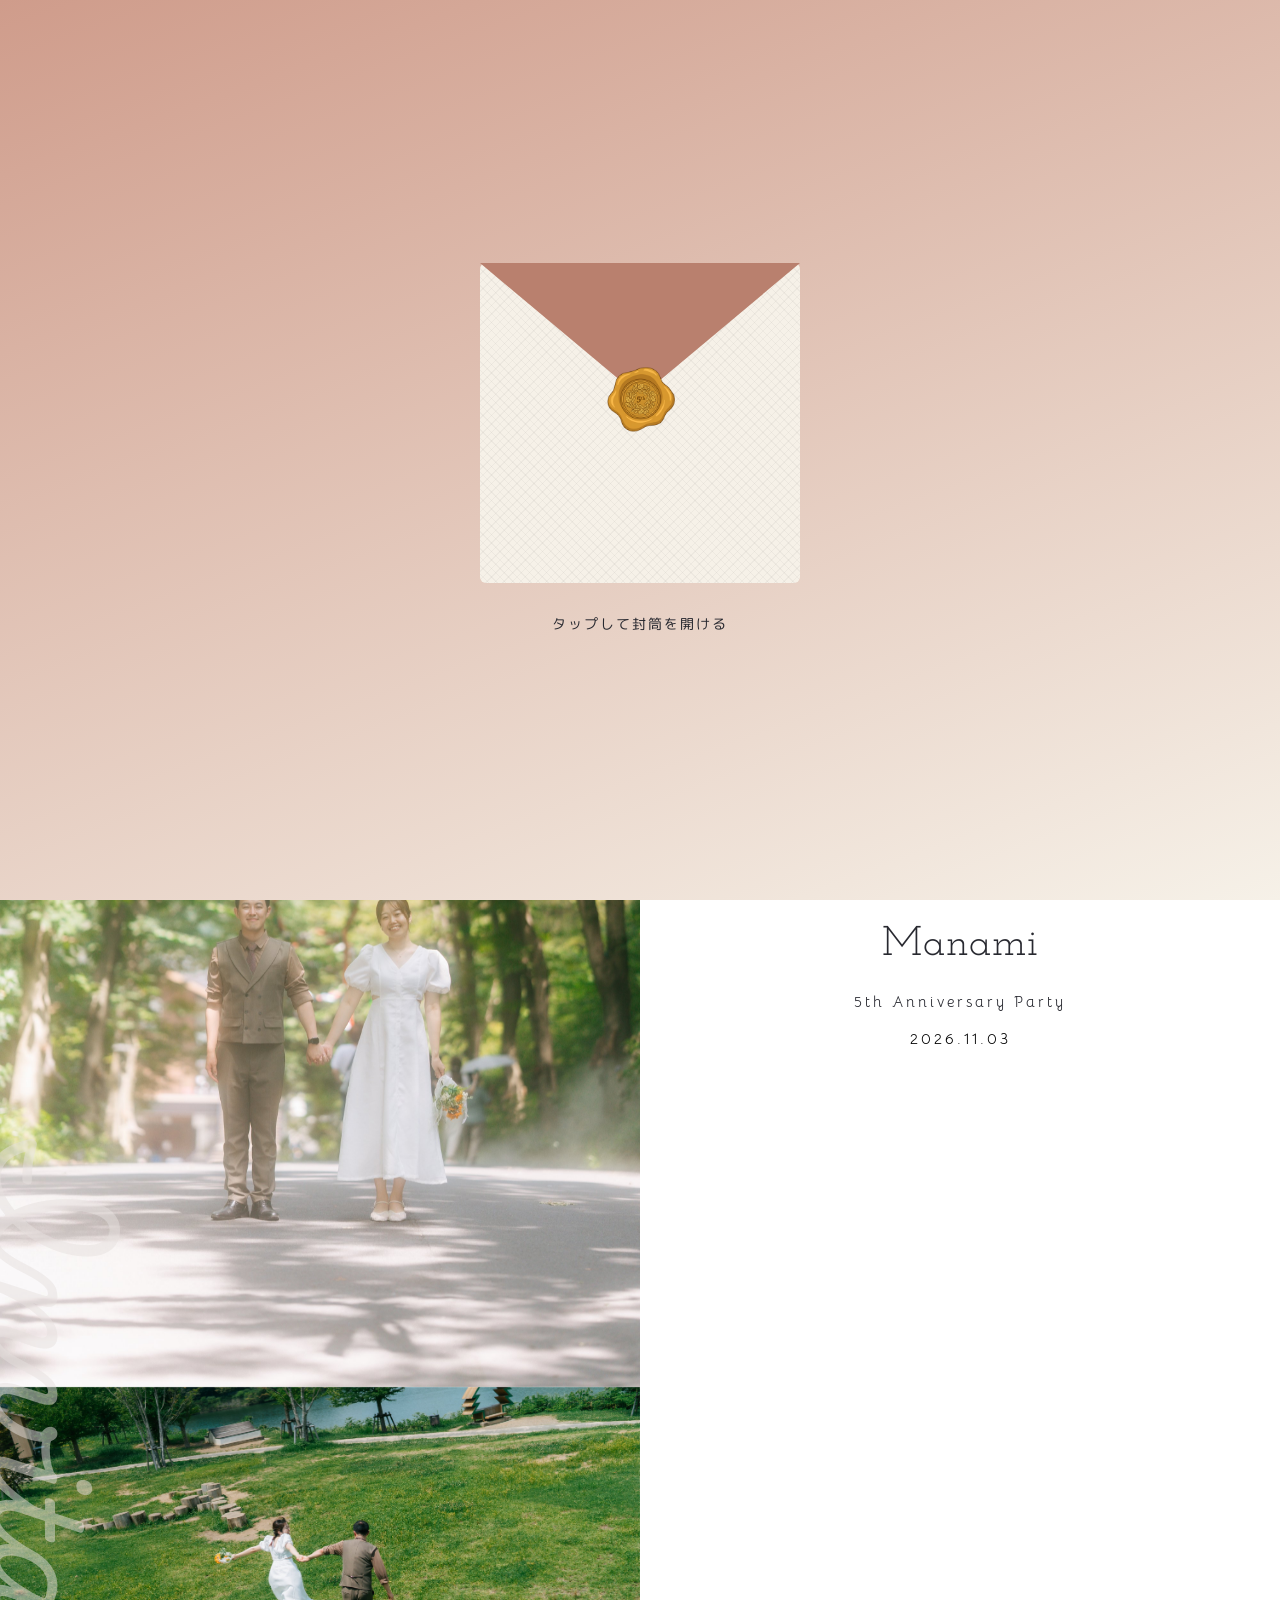
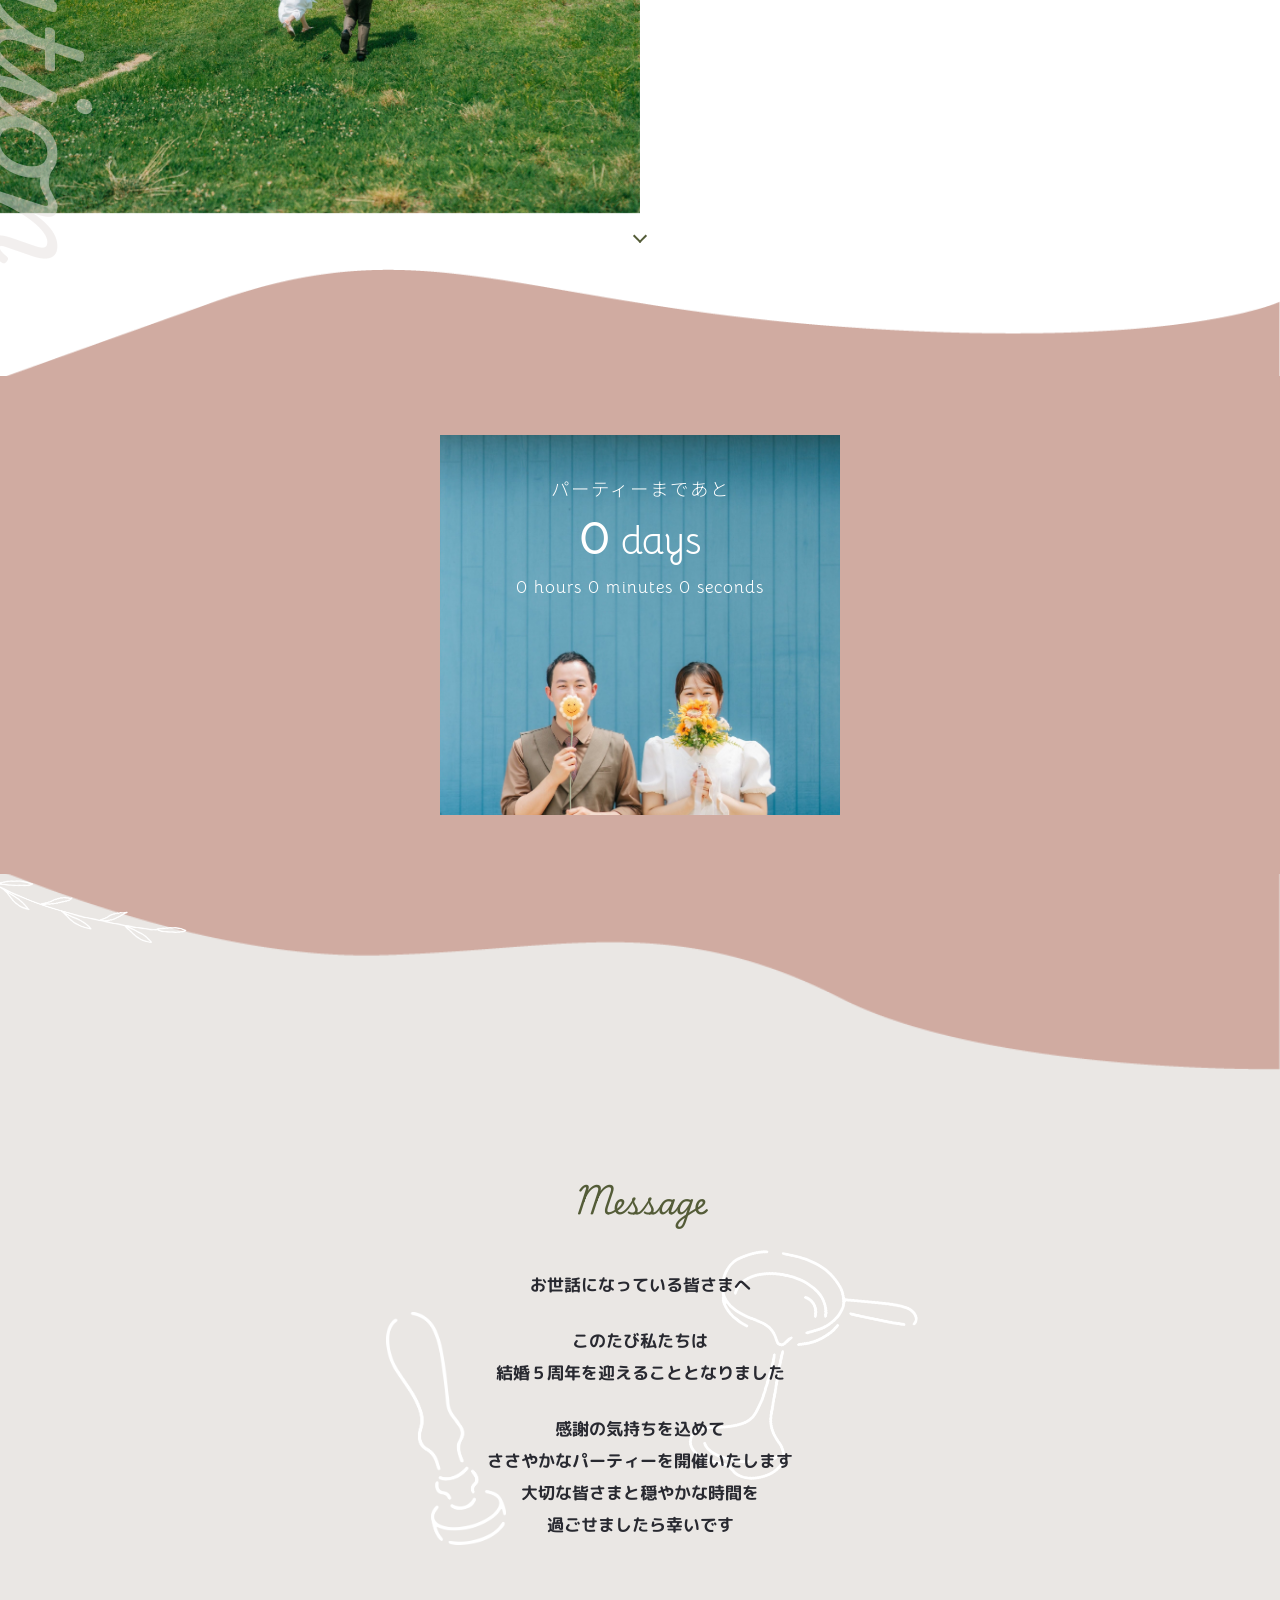
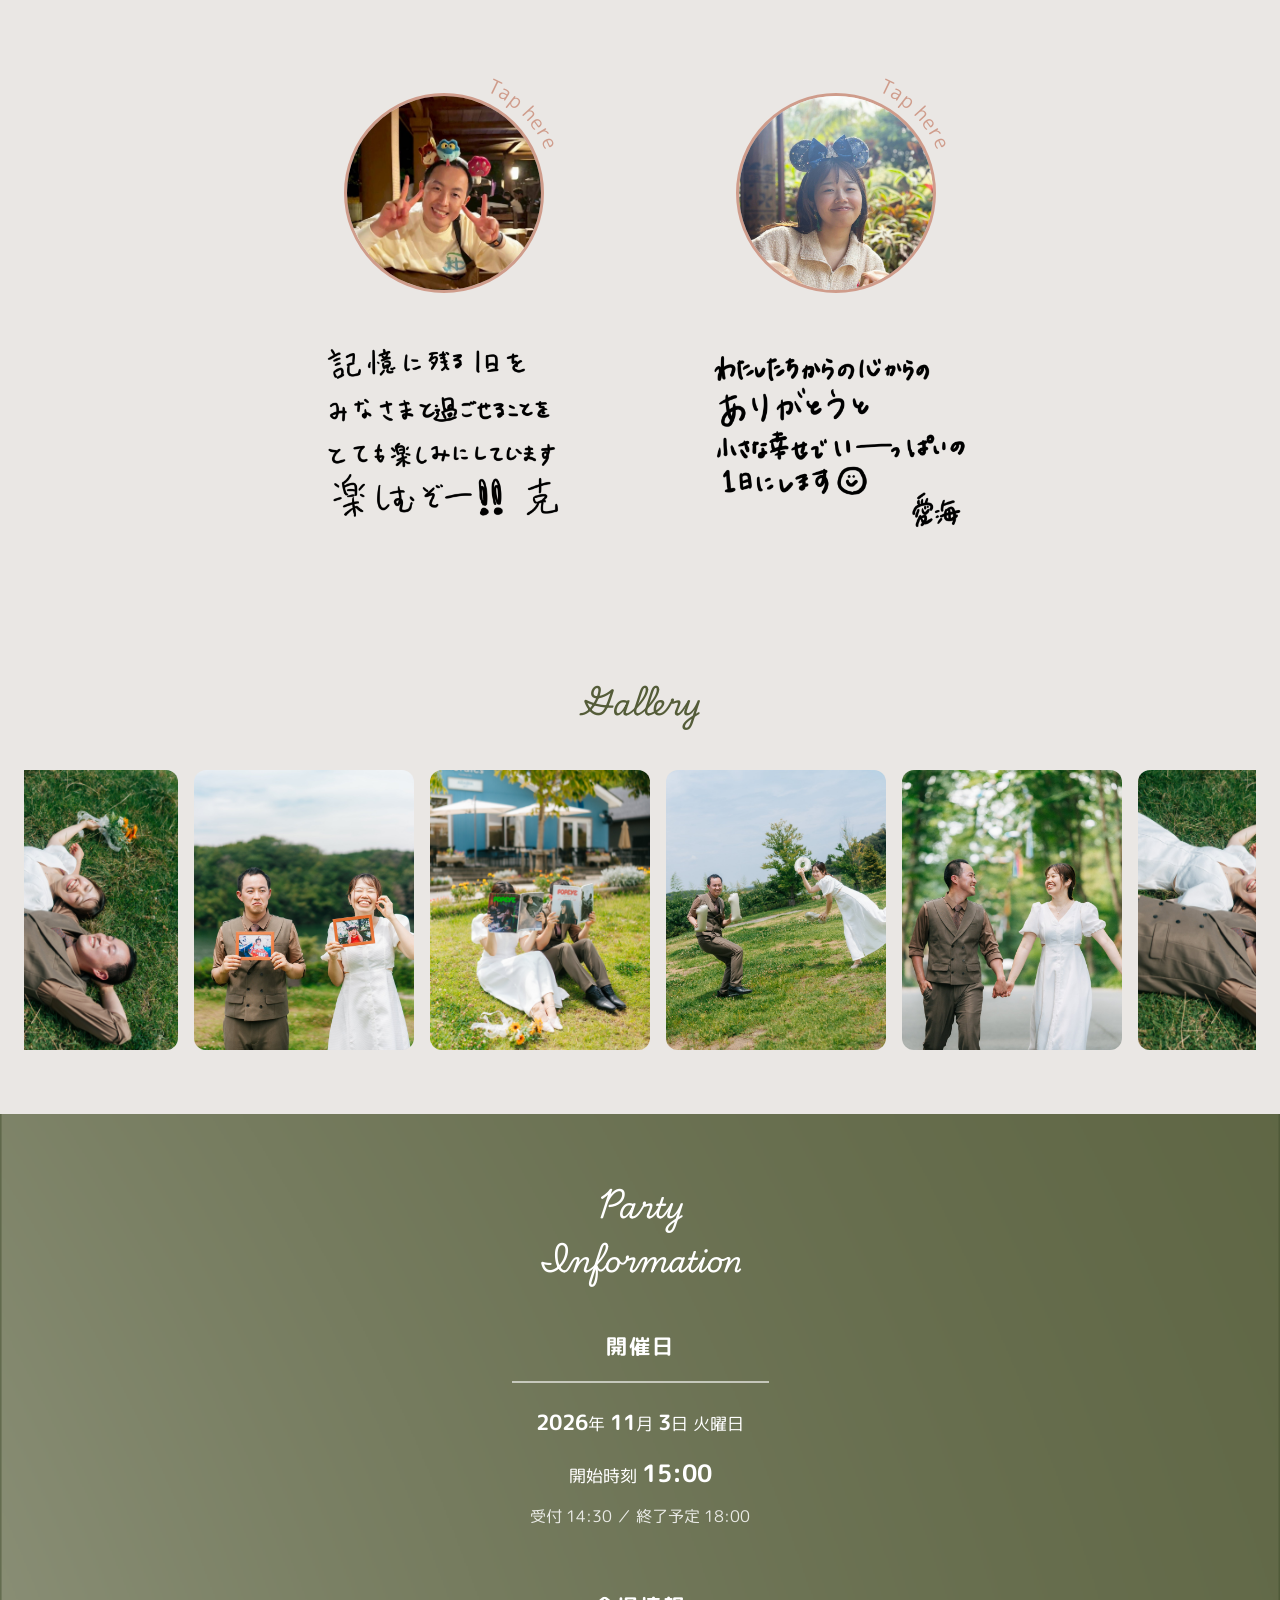
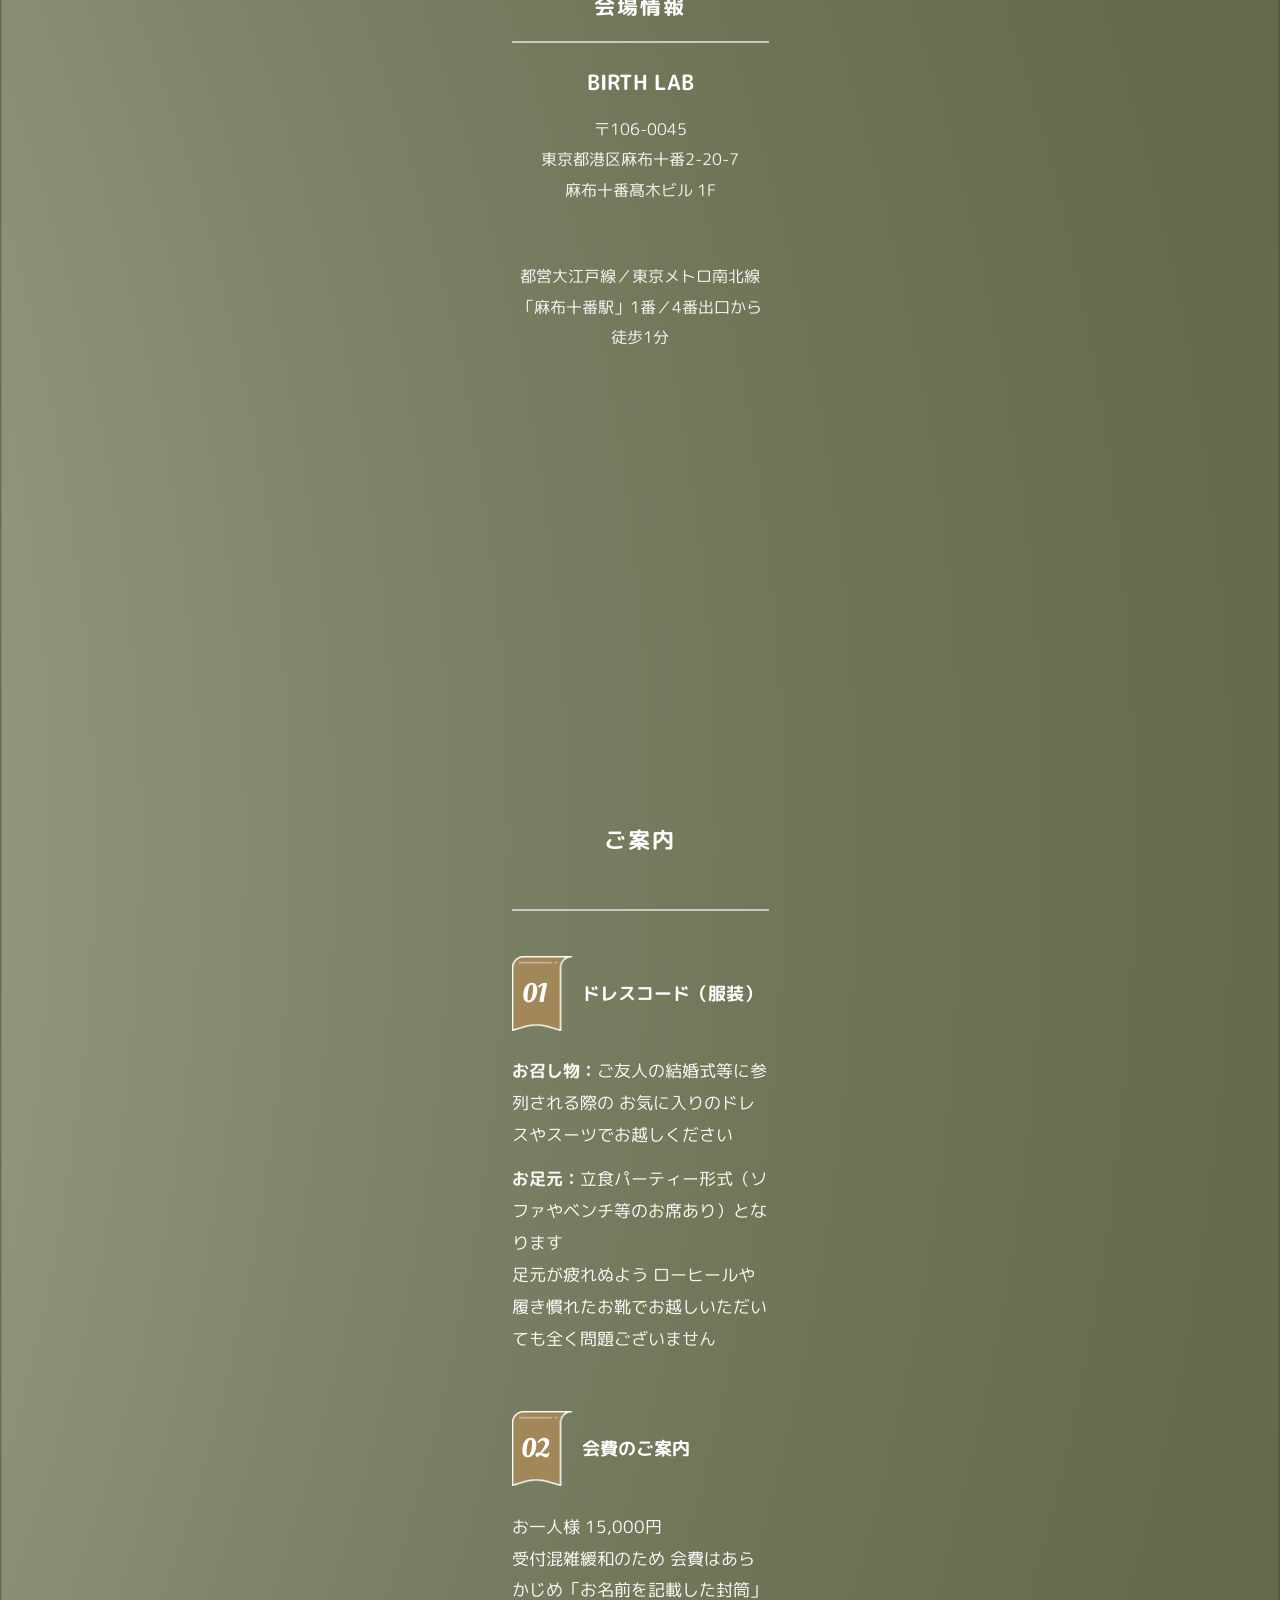
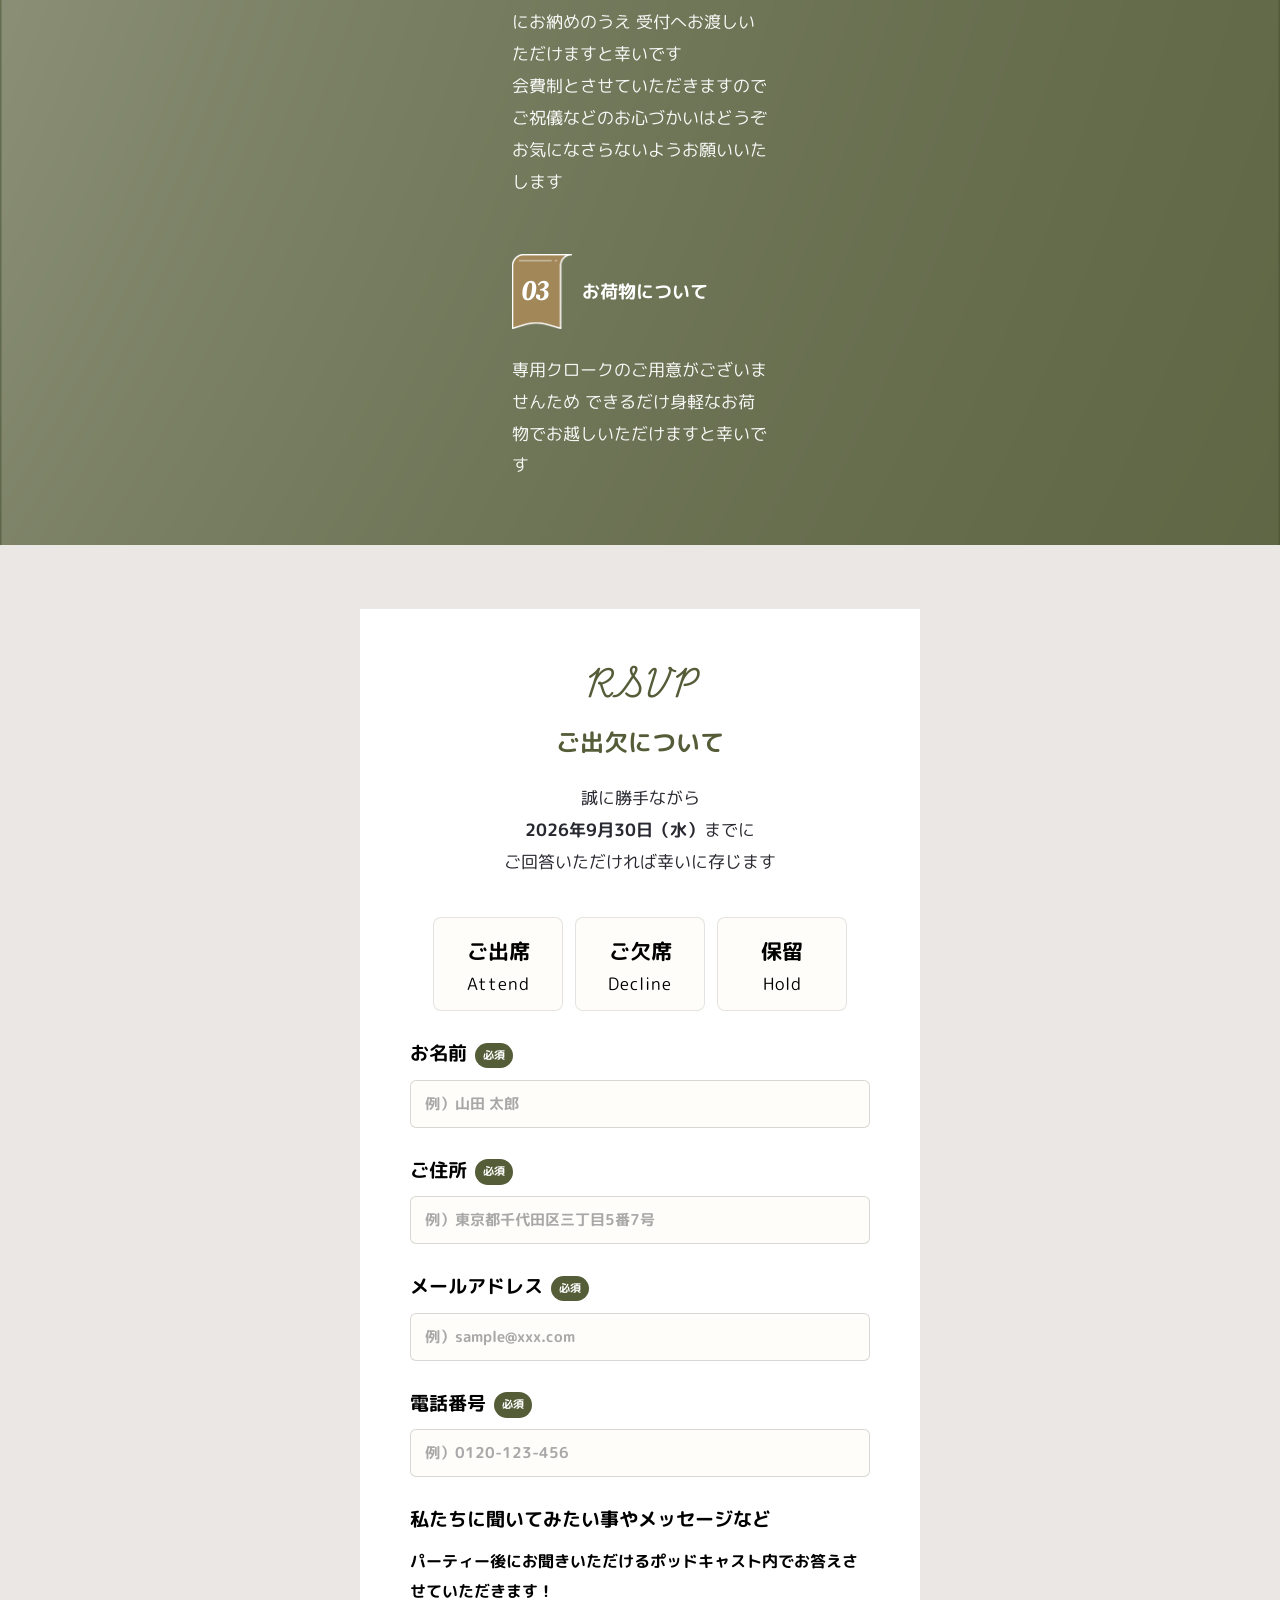
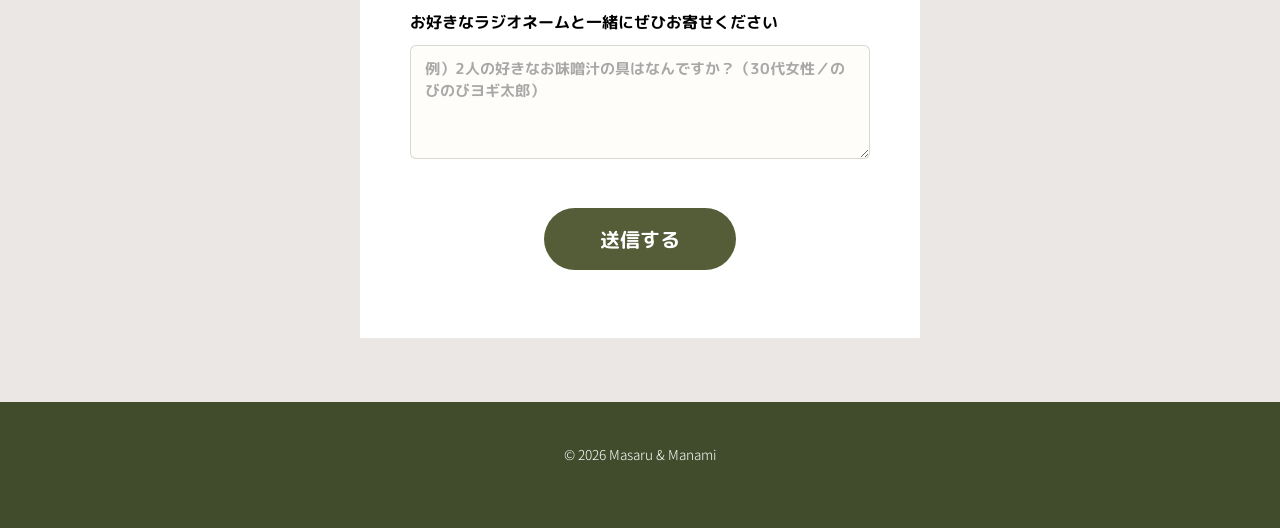
==== invitation/index.html @ ada9990e "Add files via upload" ====
<!DOCTYPE html>
<html lang="ja">
<head>
  <meta charset="UTF-8" />
  <meta name="viewport" content="width=device-width, initial-scale=1.0" />
  <title>Masaru and Manami 5th Anniversary Party</title>

  <!-- ==========================================================
       Google Fonts の読み込み
       ※フォントの種類・太さは、Figmaのスクリーンショットが届き次第
         正確な指定に差し替えます（現状は暫定のフォントです）
  =========================================================== -->
  <!-- ==========================================================
       Google Fonts の読み込み（Figmaデザイン仕様のExcelに基づき更新）
       ・Playwrite US Trad … Wedding/Invitation/Message/Gallery/RSVP/
                              Party Information の見出し（筆記体風）
       ・Josefin Slab       … Masaru / Manami
       ・Caveat              … "and"（Figma Handの代替。手書き風）
       ・Bellota             … 5th Anniversary Party／日付／カウントダウン数字
       ・Oleo Script         … ご案内の 01/02/03
       ・M PLUS Rounded 1c   … 日本語本文・太字見出し（Tsukushi A Round Gothicの代替）
       ・Noto Sans JP(Light) … カウントダウンラベル／フッターの著作権表記
  =========================================================== -->
  <link rel="preconnect" href="https://fonts.googleapis.com">
  <link rel="preconnect" href="https://fonts.gstatic.com" crossorigin>
  <link href="https://fonts.googleapis.com/css2?family=Playwrite+US+Trad&family=Josefin+Slab:wght@400;500&family=Caveat:wght@400;600&family=Bellota:ital,wght@0,400;0,700&family=Oleo+Script&family=M+PLUS+Rounded+1c:wght@400;500;700&family=Noto+Sans+JP:wght@300;400;500;700&display=swap" rel="stylesheet">

  <!-- CSS読み込み -->
  <link rel="stylesheet" href="Invitation.css">
</head>
<body>

  <!-- ==========================================================
       ① 封筒アニメーション（オープニング演出）
       流れ：
       ① シーリングスタンプで封がされた封筒が表示される
       ② タップすると、封筒のフタが開く
          （シーリングスタンプはフタにくっついたまま、割れずに一緒についてくる）
       ③ 中の手紙（画像）が出てくる。少し長めに表示してから
          画面全体がフェードアウトする（タイミングはInvitation.js側で管理）
       修正点：
       ・開く前は手紙(envelope-letter)を完全に透明にしておき、
         フタ(envelope-flap)と重なって見える問題を解消
       ・開いた後は z-index を切り替えて、手紙がフタより
         「手前」に来るようにする（Invitation.css側で制御）
       ・手紙の中身はテキストではなく画像(images/envelope-letter.png)に変更
       ・シーリングスタンプ(images/envelope-seal.png)を追加
         → 割ったり剥がれたりはせず、スタンプ全体が「フタ」に
            そのままくっついた状態でフタと一緒に開くようにするため、
            HTML上でもフタ(envelope-flap)の中に入れている
  =========================================================== -->
  <div id="envelope-screen" class="envelope-screen">
    <div class="envelope" id="envelope">
      <div class="envelope-body"></div>
      <div class="envelope-letter">
        <!-- 手紙の中身。images/envelope-letter.png を差し替えるだけで内容を変更できる -->
        <img src="images/envelope-letter.png" alt="招待状の手紙" class="envelope-letter-img">
      </div>
      <div class="envelope-flap">
        <!-- シーリングスタンプ。フタの先端(合わせ目)に重なるように配置している。
             フタの子要素にすることで、フタが開くと一緒に回転してついてくる。
             割ったり動かしたりはせず、そのままフタにくっついている。
             envelope-seal-wrap: 位置決め専用（動かない）
             envelope-seal     : スタンプ本体の画像 -->
        <div class="envelope-seal-wrap" aria-hidden="true">
          <img src="images/envelope-seal.png" alt="" class="envelope-seal">
        </div>
      </div>
    </div>
    <p class="envelope-hint" id="envelope-hint">タップして封筒を開ける</p>
  </div>

  <main id="main-content">

    <!-- ==========================================================
         ② ヒーローセクション
         修正点：
         ・写真3枚は上下左に余白なく敷き詰め、センターラインまで拡大
         ・「wedding」は右上の角に余白なくぴったり配置(画像1枚目の上端と揃える)
         ・「invitation」は左下の角に余白なくぴったり配置(画像3枚目の下端と揃える)
    =========================================================== -->
    <section class="hero" id="hero">
      <!-- 右上の角にぴったり配置する「wedding」の縦文字（装飾なのでaria-hidden） -->
      <div class="hero-bg-text" aria-hidden="true">Wedding</div>

      <div class="hero-inner">
        <!-- 左カラム：写真3枚を上下左に余白なく敷き詰める -->
        <div class="hero-gallery">
          <img src="images/hero1.jpg" alt="お二人の写真1">
          <img src="images/hero2.jpg" alt="お二人の写真2">
          <img src="images/hero3.jpg" alt="お二人の写真3">
          <!-- 左下の角にぴったり配置する透かし文字。画像より前面(z-indexが高い)に配置している -->
          <div class="hero-watermark" aria-hidden="true">Invitation</div>
        </div>

        <div class="hero-text">
          <p class="hero-name">Masaru</p>
          <p class="hero-and">and</p>
          <p class="hero-name">Manami</p>
          <p class="hero-sub">5th Anniversary Party</p>
          <p class="hero-date">2026.11.03</p>
        </div>
      </div>

      <div class="scroll-down" aria-hidden="true"><span></span></div>
    </section>

    <!-- ==========================================================
         ③-a カウントダウン上の接続セクション
         背景色はヒーローと同じ(白)。横幅いっぱいの画像を1枚差し込める。
         images/countdown-connector-top.png を差し替えてください
    =========================================================== -->
    <section class="connector connector-top">
      <img class="connector-img" src="images/countdown-connector-top.png" alt="">
    </section>

    <!-- ==========================================================
         ③ カウントダウンセクション
         修正点：
         ・背景色を #D0ABA1 の単色にし、その上に一回り小さい写真を重ねた
         ・テキストは写真の中央ではなく、上寄せに配置
    =========================================================== -->
    <section class="countdown">
      <div class="countdown-box">
        <!-- 一回り小さく表示される写真。images/countdown-photo.jpg を差し替え -->
        <img class="countdown-photo" src="images/countdown-photo.jpg" alt="">
        <div class="countdown-text">
          <p class="countdown-label">パーティーまであと</p>
          <p class="countdown-days"><span id="cd-days">--</span> days</p>
          <p class="countdown-detail">
            <span id="cd-hours">--</span> hours
            <span id="cd-minutes">--</span> minutes
            <span id="cd-seconds">--</span> seconds
          </p>
        </div>
      </div>
    </section>

    <!-- ==========================================================
         ③-b カウントダウン下の接続セクション
         背景色はメッセージセクションと同じ。横幅いっぱいの画像を1枚と、
         その上に重なるように配置する「アクセント画像」(サイズ調整可)を1枚差し込める。
         images/countdown-connector-bottom.png / countdown-connector-accent.png を差し替えてください
    =========================================================== -->
    <section class="connector connector-bottom">
      <img class="connector-img" src="images/countdown-connector-bottom.png" alt="">
      <!-- アクセント画像：サイズや位置は Invitation.css の .connector-accent-img で調整できる -->
      <img class="connector-accent-img" src="images/countdown-connector-accent.png" alt="">
    </section>

    <!-- ==========================================================
         ④ メッセージセクション
         修正点：単色背景(#EAE7E4)の上に、サイズ調整できる
         「アクセント画像」を2枚、影なしで背景に溶け込むように配置
         images/message-accent1.png / message-accent2.jpg を差し替えてください
    =========================================================== -->
    <section class="message">
      <div class="message-content">
        <h2 class="script-heading">Message</h2>
        <!-- アクセント画像2枚は、見出しではなく本文(message-body)を基準に
             右上・左下へ配置している。位置・サイズ・角度は
             Invitation.css の .message-accent-1 / .message-accent-2 で調整できる -->
        <div class="message-body">
          <!-- アクセント1：本文の右上、時計回りに少し傾ける -->
          <img class="message-accent-img message-accent-1" src="images/message-accent1.png" alt="">
          <!-- アクセント2：本文の左下 -->
          <img class="message-accent-img message-accent-2" src="images/message-accent2.png" alt="">
          <p>お世話になっている皆さまへ</p>
          <p>このたび私たちは<br>結婚５周年を迎えることとなりました</p>
          <p>
            感謝の気持ちを込めて<br>
            ささやかなパーティーを開催いたします<br>
            大切な皆さまと穏やかな時間を<br>
            過ごせましたら幸いです
          </p>
        </div>
      </div>
    </section>

    <!-- ==========================================================
         ⑤ プロフィールセクション（コイン反転写真）
         修正点：
         ・Safari(iPhone)でも正しく表と裏が切り替わるよう
           Invitation.css側でベンダープレフィックスを追加
         ・「メッセージ」は、後日手書き文字の透過PNGをはめ込む予定
           （末尾に署名として名前も入る想定のため、名前用の画像枠は削除した）
         ・「新郎」「新婦」の文字は削除し、コインのすぐ下にメッセージ画像が来るようにした
         ・コインの右上に、円の縁に沿って曲線状の「Tap here」の文字を追加した
           （SVGのtextPathで円弧に沿わせている。装飾なのでaria-hiddenにしている）
    =========================================================== -->
    <section class="profile">
      <div class="profile-card">
        <div class="coin-wrap">
          <button type="button" class="coin" data-coin aria-label="タップして新郎の写真を切り替える">
            <span class="coin-inner">
              <span class="coin-face coin-front"><img src="images/groom-front.jpg" alt="新郎の写真（表）"></span>
              <span class="coin-face coin-back"><img src="images/groom-back.jpg" alt="新郎の写真（裏）"></span>
            </span>
          </button>
          <!-- 円の右上の縁に沿って「Tap here」を表示するSVG。
               id="tapArcGroom" は同じページ内で重複しないよう新郎用に固有の名前にしている -->
          <svg class="coin-tap-label" viewBox="0 0 260 260" aria-hidden="true">
            <path id="tapArcGroom" d="M 130,20 A 110,110 0 0 1 240,130" fill="none" />
            <text>
              <textPath href="#tapArcGroom" startOffset="50%" text-anchor="middle">Tap here</textPath>
            </text>
          </svg>
        </div>
        <!-- 手書きメッセージ(透過PNG・末尾に署名として名前も含む予定)をはめ込む枠。
             images/groom-message.png を差し替えてください -->
        <img class="profile-message-img" src="images/groom-message.png" alt="新郎からのメッセージ">
      </div>

      <div class="profile-card">
        <div class="coin-wrap">
          <button type="button" class="coin" data-coin aria-label="タップして新婦の写真を切り替える">
            <span class="coin-inner">
              <span class="coin-face coin-front"><img src="images/bride-front.jpg" alt="新婦の写真（表）"></span>
              <span class="coin-face coin-back"><img src="images/bride-back.jpg" alt="新婦の写真（裏）"></span>
            </span>
          </button>
          <svg class="coin-tap-label" viewBox="0 0 260 260" aria-hidden="true">
            <path id="tapArcBride" d="M 130,20 A 110,110 0 0 1 240,130" fill="none" />
            <text>
              <textPath href="#tapArcBride" startOffset="50%" text-anchor="middle">Tap here</textPath>
            </text>
          </svg>
        </div>
        <img class="profile-message-img" src="images/bride-message.png" alt="新婦からのメッセージ">
      </div>
    </section>

    <!-- ==========================================================
         ⑥ ギャラリーセクション
         修正点：
         ・常時オリーブ背景だったのをやめ、周りと同じ地色に変更
           （オリーブ背景はこのあとの「パーティー情報＋ご案内」へ移動）
         ・触ったら左右にドラッグでき、触っていない間は自動でスライドする
           仕組みに変更（Invitation.js側でscrollLeftを制御）
    =========================================================== -->
    <section class="gallery">
      <h2 class="script-heading">Gallery</h2>
      <div class="gallery-marquee" id="gallery-marquee">
        <div class="gallery-track" id="gallery-track">
          <img src="images/gallery1.jpg" alt="ギャラリー写真1">
          <img src="images/gallery2.jpg" alt="ギャラリー写真2">
          <img src="images/gallery3.jpg" alt="ギャラリー写真3">
          <img src="images/gallery4.jpg" alt="ギャラリー写真4">
          <img src="images/gallery5.jpg" alt="ギャラリー写真5">
          <!-- 継ぎ目なくループさせるための複製 -->
          <img src="images/gallery1.jpg" alt="" aria-hidden="true">
          <img src="images/gallery2.jpg" alt="" aria-hidden="true">
          <img src="images/gallery3.jpg" alt="" aria-hidden="true">
          <img src="images/gallery4.jpg" alt="" aria-hidden="true">
          <img src="images/gallery5.jpg" alt="" aria-hidden="true">
        </div>
      </div>
    </section>

    <!-- ==========================================================
         ⑦+⑧ パーティー情報＋アクセス＋ご案内
         修正点：
         ・オリーブ背景（画像差し込み可）を、この3セクションぶん
           まとめて1枚の背景としてかぶせる（継ぎ目が出ないように
           親要素<div class="panel-olive">でラップしている）
    =========================================================== -->
    <div class="panel-olive">
      <img class="panel-olive-img" src="images/info-bg.png" alt="">

      <div class="panel-olive-content">

        <section class="party-info">
          <h2 class="script-heading light">Party<br>Information</h2>

          <div class="info-block">
            <p class="info-title">開催日</p>
            <div class="info-divider"></div>
            <p class="info-date"><span class="info-date-num">2026</span>年 <span class="info-date-num">11</span>月 <span class="info-date-num">3</span>日 火曜日</p>
            <p class="info-time">開始時刻 <span>15:00</span></p>
            <p class="info-time-sub">受付 14:30 ／ 終了予定 18:00</p>
          </div>

          <div class="info-block">
            <p class="info-title">会場情報</p>
            <div class="info-divider"></div>
            <p class="info-venue">BIRTH LAB</p>
            <p class="info-address">
              〒106-0045<br>
              東京都港区麻布十番2-20-7<br>
              麻布十番髙木ビル 1F
            </p>
          </div>

          <div class="info-block">
            <p class="info-access-text">
              都営大江戸線／東京メトロ南北線<br>
              「麻布十番駅」1番／4番出口から<br>徒歩1分
            </p>
            <div class="map-wrapper">
              <iframe
                src="https://www.google.com/maps/embed?pb=!1m18!1m12!1m3!1d3241.9000187605357!2d139.73410297649215!3d35.654834872595735!2m3!1f0!2f0!3f0!3m2!1i1024!2i768!4f13.1!3m3!1m2!1s0x60188b5fe58bafed%3A0xb0dfc1eb5c8f2816!2sBIRTH%20LAB%20%2F%20WORK!5e0!3m2!1sja!2sjp!4v1781591691264!5m2!1sja!2sjp"
                width="100%" height="320" style="border:0;" allowfullscreen=""
                loading="lazy" referrerpolicy="no-referrer-when-downgrade"
                title="BIRTH LAB 地図"></iframe>
            </div>
          </div>
        </section>

        <!-- ==========================================================
             ⑨ ご案内セクション
             修正点：
             ・番号バッジは画像(images/guidance-number-bg.png)そのものを
               背景として使用し、色のオーバーレイは廃止した
             ・重なり順：背景色→パーティ情報〜ご案内の背景画像→
               番号バッジ画像→数字、の順になっている
        =========================================================== -->
        <section class="guidance">
          <h2 class="section-title light">ご案内</h2>
          <div class="info-divider info-divider-guidance"></div>

          <div class="guidance-item">
            <div class="guidance-heading-row">
              <div class="guidance-number">01</div>
              <p class="guidance-heading">ドレスコード（服装）</p>
            </div>
            <p class="guidance-text">
              <span class="guidance-text-label">お召し物：</span>ご友人の結婚式等に参列される際の お気に入りのドレスやスーツでお越しください
            </p>
            <p class="guidance-text">
              <span class="guidance-text-label">お足元：</span>立食パーティー形式（ソファやベンチ等のお席あり）となります<br>
              足元が疲れぬよう ローヒールや履き慣れたお靴でお越しいただいても全く問題ございません
            </p>
          </div>

          <div class="guidance-item">
            <div class="guidance-heading-row">
              <div class="guidance-number">02</div>
              <p class="guidance-heading">会費のご案内</p>
            </div>
            <p class="guidance-text">
              お一人様 15,000円<br>
              受付混雑緩和のため 会費はあらかじめ「お名前を記載した封筒」にお納めのうえ 受付へお渡しいただけますと幸いです<br>
              会費制とさせていただきますので ご祝儀などのお心づかいはどうぞお気になさらないようお願いいたします
            </p>
          </div>

          <div class="guidance-item">
            <div class="guidance-heading-row">
              <div class="guidance-number">03</div>
              <p class="guidance-heading">お荷物について</p>
            </div>
            <p class="guidance-text">
              専用クロークのご用意がございませんため できるだけ身軽なお荷物でお越しいただけますと幸いです
            </p>
          </div>
        </section>

      </div>
    </div>

    <!-- ==========================================================
         ⑩ RSVP（出欠確認）セクション
         修正点：
         ・背景色(#EAE7E4)の上に、余白を持たせた白いカード
           （紙の出欠表のイメージ）を重ねる2階層構造に変更
         ・出欠の丸印を画像ファイル(images/rsvp-mark.png)に変更
         ・「RSVP」見出しと「ご出欠について」の行間を詰めた
         ・送信ボタンを文字より一回り大きい可変幅ボタンに変更
    =========================================================== -->
    <section class="rsvp">
      <div class="rsvp-card">
        <h2 class="script-heading">RSVP</h2>
        <p class="rsvp-lead">ご出欠について</p>
        <p class="rsvp-deadline">
          誠に勝手ながら<br>
          <strong>2026年9月30日（水）</strong>までに<br>
          ご回答いただければ幸いに存じます
        </p>

        <form id="rsvp-form" novalidate>

          <div class="attend-buttons" role="group" aria-label="ご出欠の選択">
            <button type="button" class="attend-btn" data-value="出席">
              <!-- 丸印は画像ファイル。images/rsvp-mark.png を差し替えれば見た目を変更できる -->
              <img class="attend-mark" src="images/rsvp-mark.png" alt="" aria-hidden="true">
              <span class="attend-btn-jp">ご出席</span>
              <span class="attend-btn-en">Attend</span>
            </button>

            <button type="button" class="attend-btn" data-value="欠席">
              <img class="attend-mark" src="images/rsvp-mark.png" alt="" aria-hidden="true">
              <span class="attend-btn-jp">ご欠席</span>
              <span class="attend-btn-en">Decline</span>
            </button>

            <button type="button" class="attend-btn" data-value="保留">
              <img class="attend-mark" src="images/rsvp-mark.png" alt="" aria-hidden="true">
              <span class="attend-btn-jp">保留</span>
              <span class="attend-btn-en">Hold</span>
            </button>
          </div>
          <input type="hidden" id="attendance" name="attendance" required>
          <p class="field-error" id="attendance-error">出欠を選択してください</p>

          <label for="name">お名前<span class="required-badge">必須</span></label>
          <input type="text" id="name" name="name" placeholder="例）山田 太郎" required>

          <label for="address">ご住所<span class="required-badge">必須</span></label>
          <input type="text" id="address" name="address" placeholder="例）東京都千代田区三丁目5番7号" required>

          <label for="email">メールアドレス<span class="required-badge">必須</span></label>
          <input type="email" id="email" name="email" placeholder="例）sample@xxx.com" required>

          <label for="phone">電話番号<span class="required-badge">必須</span></label>
          <input type="tel" id="phone" name="phone" placeholder="例）0120-123-456" required>

          <div id="allergy-field">
            <label for="allergy">アレルギーの有無<span class="required-badge">必須</span></label>
            <input type="text" id="allergy" name="allergy" placeholder="例）あり（甲殻類、小麦）">
          </div>

          <label for="question">私たちに聞いてみたい事やメッセージなど</label>
          <p class="field-note">
            パーティー後にお聞きいただけるポッドキャスト内でお答えさせていただきます！<br>
            お好きなラジオネームと一緒にぜひお寄せください
          </p>
          <textarea id="question" name="question" rows="4"
            placeholder="例）2人の好きなお味噌汁の具はなんですか？（30代女性／のびのびヨギ太郎）"></textarea>

          <div class="submit-wrap">
            <button type="submit" class="submit-btn" id="submit-btn">送信する</button>
          </div>
        </form>

        <p id="result-message" role="status" aria-live="polite"></p>
      </div>
    </section>

    <footer class="footer">
      <p>© 2026 Masaru &amp; Manami</p>
    </footer>

  </main>

  <script src="Invitation.js"></script>
</body>
</html>
---- invitation/Invitation.css ----
/* ==============================================================
   Invitation.css
   結婚5周年パーティー招待状のスタイルシート（修正版）
============================================================== */
:root {
  --color-white: #ffffff;
  --color-cream: #f6f1e8;
  --color-cream-dark: #eae7e4;   /* メッセージ以降(プロフィール/ギャラリー/RSVP外側/フッター)の共通背景色 */
  --color-message-bg: #eae7e4;   /* メッセージ＆その前後の接続セクションもこの色に統一 */
  --color-pink: #cf9c8b;
  --color-pink-dark: #b9806e;

  /* ↓ Excel「exported_text」シートのカラー仕様に合わせて更新 */
  --color-olive: #545c38;        /* Figma: Message/Gallery/RSVP見出し・Wedding文字の色 (旧 #5c6b3f) */
  --color-olive-dark: #414c2c;   /* オリーブの濃色。Excelに個別指定なし、既存の派生色として維持 */
  --color-text: #282930;         /* Figma: Masaru/Manami・本文などの基本インク色 (旧 #4a4038) */
  --color-text-light: #ffffff;   /* Figma: Party Information/ご案内/フッターの白文字 (旧 #fffaf3) */
  --color-gold: #b98a4e;
  --color-ink-black: #000000;    /* Figma: RSVPの出欠ボタン・フォームラベル等で使われる純黒 */
  --color-countdown-ink: #3f190d;/* カウントダウンの濃いブラウン色。現在は文字を白に変更したため未使用(将来の調整用に残置) */
  --color-placeholder: #a8a8a8;  /* Figma: フォームのプレースホルダー文字色 */

  /* ↓ Excelのフォント仕様に合わせて更新。
     変数名は既存のものを極力再利用し、中身(実際のフォント名)だけ差し替えている。
     Google Fontsに存在しない指定フォントは、印象が近い代替フォントにしている。 */
  --font-en-serif: 'Josefin Slab', serif;              /* Figma: Josefin Slab → Masaru/Manami (旧 Cormorant Garamond) */
  --font-en-hand: 'Caveat', cursive;                    /* Figma: Figma Hand(Web非対応) → 代替としてCaveat。"and"用 */
  --font-en-display: 'Bellota', sans-serif;             /* Figma: Bellota → 5th Anniversary Party/日付/カウントダウン数字 */
  --font-en-number: 'Oleo Script', cursive;             /* Figma: Oleo Script → ご案内の01/02/03 */
  --font-en-script: 'Playwrite US Trad', cursive;       /* Figma: Playwrite US Trad → Message/RSVP/Party Information/Gallery見出し (旧 Pinyon Script) */
  --font-en-script-bold: 'Playwrite US Trad', cursive;  /* Figma: WeddingもPlaywrite US Tradと同じ指定のため統一 (旧 Yellowtail) */
  --font-jp: 'M PLUS Rounded 1c', sans-serif;           /* Figma: Tsukushi A Round Gothic(Web非対応) → 代替としてM PLUS Rounded 1c。本文用 (旧 Noto Serif JP) */
  --font-jp-bold: 'M PLUS Rounded 1c', sans-serif;      /* 同上。太字見出し・ラベル用 (旧 Noto Sans JP) */
  --font-jp-light: 'Noto Sans JP', sans-serif;          /* Figma: Noto Sans JP Light → カウントダウンラベル/フッター著作権表記 */

  --section-padding: 64px 24px; /* 各セクション上下の余白。88px→64pxに調整して詰めた */
  --info-divider-width: clamp(200px, 62vw, 257px); /* Figma: 幅257px。それを上限に、狭い画面ではvwで縮小 */
}

* {
  margin: 0;
  padding: 0;
  box-sizing: border-box;
}

html {
  scroll-behavior: smooth;
}

body {
  font-family: var(--font-jp);
  color: var(--color-text);
  line-height: 1.9;
  overflow-x: hidden;
}

img {
  max-width: 100%;
  display: block;
}

/* ボタンのiOS/Safariでの独自見た目をリセットしておく。
   これをしないとiPhoneで角丸や背景が意図通りに表示されないことがある。 */
button {
  font-family: inherit;
  -webkit-appearance: none;
  appearance: none;
}

@media (prefers-reduced-motion: reduce) {
  * {
    animation-duration: 0.01ms !important;
    animation-iteration-count: 1 !important;
    transition-duration: 0.01ms !important;
    scroll-behavior: auto !important;
  }
}

.script-heading {
  font-family: var(--font-en-script); /* Figma: Playwrite US Trad */
  /* Figma: 24px。スマホでの視認性を保ちつつ、Figmaに近い比率になるようclamp()で可変化 */
  font-size: clamp(1.4rem, 5.5vw, 1.8rem);
  font-weight: 400;
  color: var(--color-olive); /* Figma: #545C38 */
  text-align: center;
  margin-bottom: 40px;
}
.script-heading.light {
  color: var(--color-text-light); /* Figma: Party Informationは白(#FFFFFF) */
}

.section-title {
  font-family: var(--font-jp-bold); /* Figma: Tsukushi A Round Gothic Bold → M PLUS Rounded 1c Bold */
  /* Figma: 20px */
  font-size: clamp(1.1rem, 4.2vw, 1.35rem);
  font-weight: 700;
  text-align: center;
  margin-bottom: 48px;
  letter-spacing: 2px;
}
.section-title.light {
  color: var(--color-text-light); /* Figma: #FFFFFF */
}


/* ================================================================
   ③-a / ③-b カウントダウン上下の「接続セクション」
   ヒーロー・メッセージそれぞれの背景色を引き継ぎつつ、
   画像を1枚(＋アクセント画像1枚)差し込めるようにしている
================================================================ */
.connector {
  position: relative;
  overflow: hidden;
}
.connector-top {
  background: var(--color-white); /* ヒーローと同じ背景色 */
}
.connector-bottom {
  background: var(--color-message-bg); /* メッセージと同じ背景色 */
  padding-bottom: 40px; /* アクセント画像がはみ出す分の余白 */
  /* 前回、上に重ねる「継ぎ目隠し」の疑似要素を使うため、
     overflow:hiddenのままだとその疑似要素や反転させた葉っぱ画像が
     クリップされてしまう。ここだけ visible に上書きしている */
  overflow: visible;
}

/* カウントダウンとの継ぎ目を、カウントダウンの色(ピンクベージュ)で覆い隠す。
   connector-bottomはcountdownより後にあるため、この帯は必ず手前に描画される */
.connector-bottom::before {
  content: "";
  position: absolute;
  top: -3px;
  left: 0;
  right: 0;
  height: 6px;
  background: #d0aba1; /* countdown側の背景色に合わせる */
  z-index: 1;
}
.connector-img {
  width: 100%;
  display: block;
}
/* アクセント画像：横幅いっぱいにはせず、サイズ・位置を自由に調整できるようにしている。
   修正点：
   ・影をなくし、背景に溶け込むような配置に変更
   ・上下反転(scaleY(-1))に加えて、反時計回りにさらに回転させている(-8deg→-16deg)
   ・位置をさらに少し左に移動 */
.connector-accent-img {
  position: absolute;
  left: -4%;
  top: 6px;
  width: 42%;
  max-width: 240px;
  border-radius: 12px;
  transform: scaleY(-1) rotate(-7deg); /* 上下反転＋反時計回りに回転(はみ出し軽減のため-16deg→-12degに調整) */
}


/* ================================================================
   ③ カウントダウンセクション
   ・背景は単色 #D0ABA1
   ・その上に、セクションよりひとまわり小さい写真のカードを重ねる
   ・カウントダウンの文字は写真の「上寄せ」に配置する

   白い継ぎ目対策について：
   ブラウザがvw/vh基準の可変レイアウトを描画する際、
   隣り合うセクション同士の境界にサブピクセル単位の誤差が生まれ、
   ごく細い白い隙間（html/bodyの下地の色）が見えてしまうことがある。
   margin違いのマイナス値だけでは解消しきれなかったため、
   「後から重なるセクション側に、境目を覆う帯(疑似要素)を敷く」
   方式に変更した。疑似要素はDOM上で後にあるセクションほど
   手前に描画されるため、この順番で確実に隙間を覆い隠せる。
================================================================ */
.countdown {
  position: relative; /* 疑似要素(::before)の基準位置にするため */
  padding: 56px 24px;
  background: #d0aba1; /* 指定のピンクベージュ */
  display: flex;
  justify-content: center;
}

/* 上側(connector-top)との継ぎ目を、カウントダウンの色で覆い隠す。
   countdownはconnector-topより後にあるため、この帯は必ず手前に描画される */
.countdown::before {
  content: "";
  position: absolute;
  top: -3px;
  left: 0;
  right: 0;
  height: 6px;
  background: #d0aba1;
  z-index: 1;
}

.countdown-box {
  position: relative;
  width: 100%;
  max-width: 400px; /* セクション幅より一回り小さくなるよう上限を設定 */
  overflow: hidden;
  /* 修正: 角丸は不要とのことでborder-radiusを削除。シャドウも削除済み */
}

.countdown-photo {
  width: 100%;
  height: 380px;
  object-fit: cover;
  display: block;
}

/* テキストは写真の中央ではなく上寄せに配置。
   修正: 背景写真自体で白文字が十分見やすいとのことで、
   可読性確保用のグラデーションは削除した */
.countdown-text {
  position: absolute;
  top: 0;
  left: 0;
  right: 0;
  padding: 36px 24px 24px;
  text-align: center;
}


/* ================================================================
   ④ メッセージセクション
   ・背景は単色(--color-message-bg)
   ・アクセント画像を2枚、サイズ・位置調整可能な形で重ねて配置
================================================================ */
.message {
  position: relative;
  padding: var(--section-padding);
  background: var(--color-message-bg);
  overflow: hidden;
}

/* アクセント画像共通スタイル。個別の位置・サイズは
   .message-accent-1 / .message-accent-2 でそれぞれ指定している。
   修正点：
   ・影をなくし、背景に溶け込むような配置に変更
   ・配置の基準を「メッセージ本文(.message-body)」に変更したため、
     .message-bodyにposition:relativeを追加している
   ・z-index: -1 にして、本文テキストより後ろのレイヤーに配置している */
.message-accent-img {
  position: absolute;
  border-radius: 12px;
  z-index: -1; /* 本文(.message-body内のp要素)より後ろに表示する */
}
/* 本文の右上、少し内側(センター寄り)に配置。時計回りにもう少し傾ける */
.message-accent-1 {
  width: 40%; /* 修正: 少し大きく(34%→40%) */
  max-width: 200px; /* 修正: 少し大きく(170px→200px) */
  top: -10px;
  right: -4px;
  transform: rotate(12deg); /* 時計回りにもう少し傾ける(6deg→12deg) */
}
/* 本文の左下、少し内側(センター寄り)に配置 */
.message-accent-2 {
  width: 24%; /* 修正: 少し大きく(18%→24%) */
  max-width: 120px; /* 修正: 少し大きく(90px→120px) */
  bottom: -4px;
  left: 6px;
}

/* 本文の位置の基準にするため position: relative を指定。
   アクセント画像はここを基準に絶対配置され、z-indexで背面に回っている */
.message-body {
  position: relative;
}

.message-content {
  position: relative;
  z-index: 1;
  text-align: center;
  max-width: 520px;
  margin: 0 auto;
}


/* ================================================================
   ① 封筒アニメーション
   流れ：
   ① 初期状態：シーリングスタンプで封をされた封筒
   ② タップで .is-open クラスが付き、フタが開く
      （シーリングスタンプはフタの子要素なので、割れたりせず
        そのままフタにくっついて一緒に回転してついてくる）
   （クラスの付け外しのタイミングはInvitation.js側で制御している）

   修正点：
   ・envelope-letter は開くまで opacity:0 にして、フタと重なって見えるのを解消
   ・開いた後(.is-open)は、手紙のz-indexをフタより高くし、
     フタのz-indexを一段階遅れて下げることで、
     「手紙がフタの手前を通る」ように見せている
   ・手紙の中身を画像(envelope-letter-img)に変更
   ・シーリングスタンプ(envelope-seal)を追加。フタの子要素にすることで、
     割れたりせずそのままフタと一緒に開くようにしている
================================================================ */
.envelope-screen {
  position: fixed;
  inset: 0;
  z-index: 999;
  display: flex;
  flex-direction: column;
  align-items: center;
  justify-content: center;
  gap: 28px;
  background: linear-gradient(160deg, var(--color-pink) 0%, var(--color-cream) 100%);
  cursor: pointer;
  transition: opacity 0.8s ease, visibility 0.8s ease;
}

.envelope-screen.is-hidden {
  opacity: 0;
  visibility: hidden;
  pointer-events: none;
}

.envelope {
  position: relative;
  width: min(78vw, 320px);
  height: min(78vw, 320px);
  aspect-ratio: 1 / 0.68;
  perspective: 1200px; /* 子要素の回転に奥行きを持たせる */
}

/* 紙の質感（斜め格子の細い織り目）を作る共通のテクスチャ。
   斜め45度・-45度の極細ストライプを重ねることで、
   スコットランド紙のような繊細な織り目を表現している。
   色の濃さは rgba の最後の数値(不透明度)で調整できる */
.envelope-body {
  position: absolute;
  inset: 0;
  background-color: var(--color-cream);
  background-image:
    repeating-linear-gradient(45deg, rgba(0, 0, 0, 0.035) 0px, rgba(0, 0, 0, 0.035) 1px, transparent 1px, transparent 6px),
    repeating-linear-gradient(-45deg, rgba(0, 0, 0, 0.035) 0px, rgba(0, 0, 0, 0.035) 1px, transparent 1px, transparent 6px);
  border-radius: 6px;
  /* 修正: シャドウは不要とのことで削除 */
  z-index: 1;
}

.envelope-letter {
  position: absolute; /* 絶対配置。::afterの基準位置にもなる */
  left: 8%;
  right: 8%;
  top: 6%;
  bottom: 10%;
  background: #fffdf9;
  border: 1px solid rgba(0, 0, 0, 0.06);
  border-radius: 4px;
  display: flex;
  align-items: center;
  justify-content: center;
  padding: 10px;
  overflow: hidden;
  transform: translateY(6%);
  opacity: 0; /* 開くまでは完全に透明にして、フタと重なって見えるのを防ぐ */
  z-index: 2;
  transition:
    transform 1s ease 0.15s,
    opacity 0.5s ease 0.2s,
    z-index 0s linear 0s;
}

/* 手紙の中身の画像。枠内に収まるようcontainで表示する */
.envelope-letter-img {
  width: 100%;
  height: 100%;
  object-fit: contain;
  position: relative;
  z-index: 0;
}

/* 手紙の画像の上に紙の織り目を重ねる。
   mix-blend-mode: multiply で画像と自然になじませている */
.envelope-letter::after {
  content: "";
  position: absolute;
  inset: 0;
  pointer-events: none;
  mix-blend-mode: multiply;
  z-index: 1;
}

.envelope-flap {
  position: absolute;
  top: 0;
  left: 0;
  width: 100%;
  height: 0;
  border-left: calc(min(78vw, 320px) / 2) solid transparent;
  border-right: calc(min(78vw, 320px) / 2) solid transparent;
  border-top: calc(min(78vw, 320px) * 0.42) solid var(--color-pink-dark);
  transform-origin: top center;
  z-index: 3;
  transition: transform 1s ease, z-index 0s linear 0.5s; /* 0.5秒後(=半分回転した頃)にz-indexを切り替える */
  /* フタ(三角形)にも同じ織り目を重ねる。border三角形はbackground-imageが
     表示されないため、::after で三角形の底辺側に薄く帯を重ねて質感を補っている */
  position: relative;
}
.envelope-flap::after {
  content: "";
  position: absolute;
  top: 0;
  left: 50%;
  transform: translateX(-50%);
  width: 92%;
  height: 4px;
  background: repeating-linear-gradient(90deg, rgba(0, 0, 0, 0.08) 0px, rgba(0, 0, 0, 0.08) 1px, transparent 1px, transparent 5px);
  pointer-events: none;
}

/* シーリングスタンプの「位置決め」専用の入れ物。
   フタ(envelope-flap)の子要素になっている。
   ポイント1：.envelope-flapはborderだけで三角形を作っている特殊な要素で、
   絶対配置される子要素の基準点(0,0)は、実はこの三角形の「先端(頂点)」に
   ぴったり一致する(borderの厚み分だけ内側にずれる、というCSSの仕組みを利用)。
   そのため top:0; left:0; を指定するだけで先端に配置でき、
   transform: translate(-50%, -50%) でスタンプの中心をその点に合わせている。
   ポイント2(不具合修正)：同じ理由で .envelope-flap の「内側の幅」も実質0になる。
   そのため width に % を使うと 0%(=画像が消える) になってしまっていた。
   %ではなく .envelope本体と同じ min(vw, px) の指定に変更し、解決している。 */
.envelope-seal-wrap {
  position: absolute;
  top: 0;
  left: 0;
  width: min(23vw, 96px);
  height: min(23vw, 96px);
  transform: translate(-50%, -50%);
  z-index: 2;
  pointer-events: none;
}

/* スタンプ本体。割ったり動かしたりはせず、フタにそのままくっついている状態。
   フタ(envelope-flap)自体がrotateXで開く時、子要素であるスタンプも
   自然に一緒についていく(スタンプ自身には特別なアニメーションは付けていない) */
.envelope-seal {
  display: block;
  width: 100%;
  height: 100%;
}

/* 封筒が開いた時のアニメーション本体 */
.envelope.is-open .envelope-letter {
  transform: translateY(-38%);
  opacity: 1;
  z-index: 4; /* フタより手前に来るようにする */
}

.envelope.is-open .envelope-flap {
  transform: rotateX(180deg);
  z-index: 1; /* 手紙より奥に下がる */
}

.envelope-hint {
  font-family: var(--font-jp);
  font-size: 0.85rem;
  letter-spacing: 2px;
  color: var(--color-text);
  animation: pulse 1.8s ease-in-out infinite;
}

@keyframes pulse {
  0%, 100% { opacity: 0.5; }
  50% { opacity: 1; }
}


/* ================================================================
   ② ヒーローセクション
   修正点：
   ・写真3枚が上下左に余白なく敷き詰められ、センターラインまで拡大
   ・「wedding」はヒーロー右上の角に余白なくぴったり配置
   ・「invitation」はヒーロー左下の角に余白なくぴったり配置
================================================================ */
.hero {
  position: relative;
  min-height: 100vh;
  background: var(--color-white);
  overflow: hidden;
  padding: 0; /* 写真を端まで広げるため、セクション自体の余白はなくす */
}

/* 右上の角にぴったり配置。
   writing-mode: vertical-rl を使うと「1文字目が上端に来る」形で
   自然に縦書きになるため、rotateで無理やり回転させるより正確に角へ密着させられる。
   Figma仕様: Playwrite US Trad / 128px / #545C38 / 不透明度30%
   ※128pxはFigma(スマホ縦画面)基準の値。画面の高さに対する比率(約14%)を
     維持したまま、clamp()でどの端末でも同じ存在感になるようにしている。
   修正: 横方向(右)に見切れるよう変更。縦書きなので「幅」＝文字の太さの
   方向にあたり、そのぶんを右にずらすことで右端30%が画面外に出て、
   文字が斜めに切れたように見える。.heroのoverflow:hiddenではみ出た分は隠れる */
.hero-bg-text {
  position: absolute;
  top: 0;
  right: 0;
  margin: 0;
  transform: translateX(40%);
  writing-mode: vertical-rl;
  text-orientation: mixed;
  font-family: var(--font-en-script-bold); /* Figma: Playwrite US Trad */
  font-size: clamp(3.5rem, 14vh, 9rem); /* Figma: 128px 相当 */
  line-height: 1;
  color: var(--color-olive); /* Figma: #545C38 */
  opacity: 0.3;
  white-space: nowrap;
  pointer-events: none;
}

.hero-inner {
  position: relative;
  z-index: 1;
  display: flex;
  flex-direction: row;
  align-items: stretch; /* 写真を上下いっぱいに広げる */
  min-height: 100vh;
}

/* 左カラム：写真3枚。上下左に余白なく敷き詰め、幅はセンターライン(50%)まで */
.hero-gallery {
  position: relative; /* 透かし文字(hero-watermark)の基準位置にするため */
  flex: 0 0 50%;
  display: flex;
  flex-direction: column;
  gap: 0; /* 写真同士の隙間を完全になくす */
}

.hero-gallery img {
  flex: 1; /* 3枚で高さを均等に分け合い、上下いっぱいに広がる */
  width: 100%;
  height: 100%;
  object-fit: cover;
  border-radius: 0; /* 端まで広げるため角丸はなくす */
  opacity: 0;
  animation: fadeUp 1s ease forwards;
}
.hero-gallery img:nth-child(1) { animation-delay: 0.2s; }
.hero-gallery img:nth-child(2) { animation-delay: 0.4s; }
/* 3枚目の下だけ、スクロール案内の矢印と重ならないよう余白をあける */
.hero-gallery img:nth-child(3) {
  animation-delay: 0.6s;
  margin-bottom: 56px;
}

/* 左下の角にぴったり配置する透かし文字「Invitation」。
   写真の手前(z-indexが高い)に配置。writing-mode: vertical-rl だと
   「1文字目が上・最後の文字が下」の順で縦書きになるため、
   bottom:0を基準にすると自然に「最後の文字が下端に密着」する形になる。
   Figma仕様(修正版): Playwrite US Trad / 128px(Weddingと同サイズ) / #E6E0DE / 不透明度50%
   ※Excelの当初記載(32px)が誤りとのことで、Weddingと同じサイズに修正
   修正: 横方向(左)に見切れるよう変更。縦書きの「幅」＝文字の太さの方向に
   左へずらすことで左端30%が画面外に出て、文字が斜めに切れたように見える */
.hero-watermark {
  position: absolute;
  left: 0;
  bottom: 0;
  margin: 0;
  transform: translateX(-10%);
  writing-mode: vertical-rl;
  text-orientation: mixed;
  z-index: 2;
  font-family: var(--font-en-script-bold); /* Figma: Playwrite US Trad */
  font-size: clamp(3.5rem, 14vh, 9rem); /* Figma: 128px 相当。hero-bg-textと同じ値に統一 */
  line-height: 1;
  letter-spacing: 0; /* 最後の文字(n)を下端にきっちり揃えるため0のまま維持 */
  color: #e6e0de; /* Figma: #E6E0DE */
  opacity: 0.5;
  white-space: nowrap;
  pointer-events: none;
}

/* 右カラム：テキストエリア */
.hero-text {
  flex: 1;
  display: flex;
  flex-direction: column;
  align-items: center;
  justify-content: center;
  text-align: center;
  padding: 40px 24px;
}

/* Figma仕様: Josefin Slab / Regular / 32px / #282930 */
.hero-name {
  font-family: var(--font-en-serif); /* Figma: Josefin Slab */
  font-weight: 400;
  font-size: clamp(1.8rem, 9vw, 2.6rem); /* Figma: 32px 相当 */
  letter-spacing: 1px;
  color: var(--color-text); /* Figma: #282930 */
  line-height: 1.1;
}

/* Figma仕様: Figma Hand(Web非対応につきCaveatで代替) / Regular / 16px / #282930 */
.hero-and {
  font-family: var(--font-en-hand); /* Figma Handの代替としてCaveat */
  font-style: normal; /* Caveatはもともと手書き風の傾きがあるためitalic指定は不要 */
  font-size: clamp(1.2rem, 5vw, 1.6rem); /* 修正: サイズを少し拡大 */
  color: var(--color-text); /* Figma: #282930 */
  margin: 6px 0;
}

/* Figma仕様: Bellota / Regular / 12px / #282930 */
.hero-sub {
  font-family: var(--font-en-display); /* Figma: Bellota */
  margin-top: 20px;
  font-size: clamp(0.78rem, 3vw, 0.95rem); /* Figma: 12px相当 */
  letter-spacing: 3px;
  color: var(--color-text); /* Figma: #282930 */
}

/* Figma仕様: Bellota / Regular / 12px / #000000(こちらは純黒指定) */
.hero-date {
  font-family: var(--font-en-display); /* Figma: Bellota */
  margin-top: 8px;
  font-size: clamp(0.78rem, 3vw, 0.95rem); /* Figma: 12px相当 */
  letter-spacing: 3px;
  color: var(--color-ink-black); /* Figma: #000000 */
}

.scroll-down {
  position: absolute;
  bottom: 28px;
  left: 50%;
  transform: translateX(-50%);
}
.scroll-down span {
  display: block;
  width: 10px;
  height: 10px;
  border-right: 2px solid var(--color-olive);
  border-bottom: 2px solid var(--color-olive);
  transform: rotate(45deg);
  animation: bounceDown 1.6s ease-in-out infinite;
}

@keyframes bounceDown {
  0%, 100% { transform: rotate(45deg) translate(0, 0); opacity: 0.4; }
  50% { transform: rotate(45deg) translate(6px, 6px); opacity: 1; }
}

@keyframes fadeUp {
  from { opacity: 0; transform: translateY(24px); }
  to   { opacity: 1; transform: translateY(0); }
}


/* ================================================================
   ③④ カウントダウン／メッセージ
   （見た目の共通部分は .bg-photo-section 側で定義済み。
    ここでは中身のテキストスタイルだけ書く）
================================================================ */
/* Figma仕様(修正版): Noto Sans JP / Light / 20px / 白(#FFFFFF) ※当初の#3F190D指定から変更 */
.countdown-label {
  font-family: var(--font-jp-light); /* Figma: Noto Sans JP */
  font-weight: 300; /* Light */
  font-size: clamp(0.95rem, 4vw, 1.15rem); /* Figma: 20px相当 */
  letter-spacing: 2px;
  margin-bottom: 8px;
  color: var(--color-text-light); /* 修正: 白(#FFFFFF)に変更 */
}

/* Figma仕様: "126"は Bellota Bold 40px、"days"は Bellota Regular 32px。
   HTML側で数字だけ<span id="cd-days">で分かれているので、
   ベースは32px相当・数字spanだけ40/32倍(=1.25em)大きくして太字にしている */
.countdown-days {
  font-family: var(--font-en-display); /* Figma: Bellota */
  font-weight: 400;
  font-size: clamp(1.8rem, 8vw, 2.4rem); /* Figma: "days"の32px相当 */
  line-height: 1;
  color: var(--color-text-light); /* 修正: 白(#FFFFFF)に変更 */
}
#cd-days {
  font-weight: 700; /* Figma: "126"はBold */
  font-size: 1.25em; /* Figma: 40px ÷ 32px ≒ 1.25倍 */
}

/* Figma仕様: Bellota / Regular / 20px / 白(#FFFFFF) */
.countdown-detail {
  font-family: var(--font-en-display); /* Figma: Bellota */
  margin-top: 10px;
  font-size: clamp(0.85rem, 3.6vw, 1.05rem); /* Figma: 20px相当 */
  letter-spacing: 1px;
  color: var(--color-text-light); /* 修正: 白(#FFFFFF)に変更 */
}

/* Figma仕様: Tsukushi A Round Gothic(→M PLUS Rounded 1c) / Bold / 16px / #282930 */
.message-body p {
  max-width: 480px;
  margin: 0 auto 24px;
  font-weight: 700; /* Figma: Bold指定 */
  font-size: clamp(0.95rem, 3.8vw, 1.05rem); /* Figma: 16px相当 */
  color: var(--color-text); /* Figma: #282930(bodyから継承だが明示) */
}


/* ================================================================
   ⑤ プロフィールセクション（コイン反転写真）
   修正点：Safariでも正しく表裏が切り替わるよう
   -webkit- プレフィックス付きのプロパティを追加している
================================================================ */
.profile {
  padding: var(--section-padding);
  background: var(--color-cream-dark);
  display: flex;
  flex-direction: column;
  align-items: center;
  gap: 72px;
}

.profile-card {
  text-align: center;
  max-width: 320px;
}

/* コインとTap here文字をまとめて配置するための入れ物。
   position: relative にすることで、中のSVG(coin-tap-label)を
   コインの円を基準に絶対配置できるようにしている */
.coin-wrap {
  position: relative;
  width: 200px;
  margin: 0 auto 24px;
}

.coin {
  display: block;
  width: 200px;
  height: 200px;
  margin: 0; /* 位置調整は親の.coin-wrap側で行うためリセット */
  padding: 0;
  border: none;
  background: none;
  cursor: pointer;
  -webkit-perspective: 1000px;
  perspective: 1000px;
  border-radius: 50%;
}

.coin-inner {
  position: relative;
  width: 100%;
  height: 100%;
  display: block;
  -webkit-transform-style: preserve-3d;
  transform-style: preserve-3d;
  -webkit-transition: -webkit-transform 0.9s cubic-bezier(0.4, 0.2, 0.2, 1);
  transition: transform 0.9s cubic-bezier(0.4, 0.2, 0.2, 1);
}

.coin.is-flipped .coin-inner {
  -webkit-transform: rotateY(180deg);
  transform: rotateY(180deg);
}

.coin-face {
  position: absolute;
  inset: 0;
  display: block;
  border-radius: 50%;
  overflow: hidden;
  border: 3px solid var(--color-pink);
  -webkit-backface-visibility: hidden;
  backface-visibility: hidden;
  /* 修正: シャドウは不要とのことで削除 */
}

.coin-face img {
  width: 100%;
  height: 100%;
  object-fit: cover;
}

.coin-back {
  -webkit-transform: rotateY(180deg);
  transform: rotateY(180deg);
}

/* コイン右上の縁に沿って表示する「Tap here」文字。
   SVGのtextPathで円弧(path)に沿わせているので、文字がカーブして見える。
   修正: コインの円(半径100px)ぎりぎり重ならない位置まで離すため、
   円弧の半径を120pxに拡大し、それに合わせてviewBox/配置も260x260に広げた
   (コイン中心から見て、コインの縁より20px外側を円弧が通る) */
.coin-tap-label {
  position: absolute;
  top: -30px;
  left: -30px;
  width: 260px;
  height: 260px;
  pointer-events: none; /* コインのタップ操作を邪魔しないようにする */
  overflow: visible;
}

.coin-tap-label text,
.coin-tap-label textPath {
  font-family: var(--font-jp-bold);
  font-size: 20px; /* 修正: 16px→20pxにさらに拡大 */
  letter-spacing: 1px;
  fill: var(--color-pink); /* 修正: コインの縁(.coin-faceのborder)と同じ色に変更 */
}

/* 手書きメッセージ(透過PNG・末尾に署名として名前も含む想定)をはめ込む枠。
   修正点：
   ・「新郎」「新婦」の文字を削除したため、コインのすぐ下に来るようにした
   ・257px基準では思ったより大きくならなかったとのことで、
     257pxの約1.5倍(≒386px)を基準にさらにサイズアップ */
.profile-message-img {
  display: block;
  width: calc(var(--info-divider-width) * 1.5); /* 修正: 257px相当 → その1.5倍に */
  max-width: 96%; /* 257px基準の時より大きくなる分、上限も少し広げた */
  margin: 0 auto;
}


/* ================================================================
   ⑥ ギャラリー
   修正点：
   ・オリーブ背景をやめて、他と同じ地色(cream-dark)にした
   ・自動アニメーションのCSS keyframesはやめ、
     JS(Invitation.js)がscrollLeftを動かす方式に変更。
     これにより「触ったらドラッグでも動かせる」を実現している
================================================================ */
.gallery {
  padding: var(--section-padding);
  background: var(--color-cream-dark);
}

.gallery-marquee {
  overflow-x: auto;
  overflow-y: hidden;
  width: 100%;
  /* スマホでの横スクロールを指でなめらかに操作できるようにする */
  -webkit-overflow-scrolling: touch;
  /* スクロールバーの見た目を控えめにする（対応ブラウザのみ） */
  scrollbar-width: thin;
}

.gallery-track {
  display: flex;
  gap: 16px;
  width: max-content;
}

.gallery-track img {
  width: 220px;
  height: 280px;
  object-fit: cover;
  border-radius: 12px;
  flex-shrink: 0;
  /* 修正: シャドウは不要とのことで削除 */
  /* 画像のドラッグ&ドロップ（ブラウザ標準の画像保存ドラッグ）を無効化し、
     スワイプ操作の邪魔にならないようにする */
  -webkit-user-drag: none;
  user-select: none;
}


/* ================================================================
   ⑦+⑧+⑨ パーティー情報／アクセス／ご案内 をまとめたパネル
   修正点：重なり順を「背景色→背景画像→テキスト」の3層だけにし、
   別レイヤーの色オーバーレイは廃止した。
   文字シャドウ・画像を暗くするフィルターはいずれも不要とのことで
   使用していない(落ち着いた色味の画像を使う前提のため)。
================================================================ */
.panel-olive {
  position: relative;
  overflow: hidden;
  background: var(--color-olive-dark); /* 背景色：画像が読み込まれるまでの土台の色 */
}

.panel-olive-img {
  position: absolute;
  inset: 0;
  width: 100%;
  height: 100%;
  object-fit: cover;
  z-index: 0;
  /* 元々は可読性確保のため filter: brightness(0.55) で暗くしていたが、
     落ち着いた色味の画像を使う前提になったため削除し、画像そのままを表示する */
}

.panel-olive-content {
  position: relative;
  z-index: 1;
  color: var(--color-text-light);
  /* 修正: 文字シャドウは不要とのことで削除 */
}

.party-info,
.guidance {
  padding: var(--section-padding);
  /* 親の.panel-oliveがすでに背景(色→画像)を持っているので、ここは透明にする */
  background: transparent;
}

.party-info {
  text-align: center;
}

.info-block {
  max-width: var(--info-divider-width); /* 修正: インフォディバイダーの幅を上限にする */
  margin: 0 auto 56px;
}
.info-block:last-child {
  margin-bottom: 0;
}

/* Figma仕様: Tsukushi A Round Gothic Bold 20px 白(「開催日」「会場情報」) */
.info-title {
  font-family: var(--font-jp-bold);
  font-weight: 700;
  font-size: clamp(1.1rem, 4.2vw, 1.3rem); /* Figma: 20px相当 */
  letter-spacing: 2px;
  margin-bottom: 14px;
}

/* 修正: 太さを1px→2pxに、幅も --info-divider-width(改行後のInformationの文字幅目安)に変更 */
.info-divider {
  width: var(--info-divider-width);
  height: 2px;
  background: rgba(255, 255, 255, 0.6);
  margin: 0 auto 20px;
}

/* 「ご案内」見出し下のディバイダー。次のご案内項目までの余白を少し広めにとる */
.info-divider-guidance {
  margin: 0 auto 36px;
}

/* Figma仕様: 日付は数字部分がBold24px、漢字の接続部分(年/月/日/火曜日)がRegular16px。
   修正: HTML側で数字を<span class="info-date-num">に分けたので、
   ここで正確に「数字だけBold・接続部分はRegular」を再現している */
.info-date {
  font-family: var(--font-jp); /* ベースはRegular */
  font-weight: 400;
  font-size: clamp(0.95rem, 4vw, 1.05rem); /* Figma: 接続部分の16px相当 */
  margin-bottom: 10px;
}
.info-date-num {
  font-family: var(--font-jp-bold);
  font-weight: 700;
  font-size: clamp(1.1rem, 4.5vw, 1.3rem); /* Figma: 数字部分の24px相当 */
}

/* Figma仕様: 「開始時刻」はRegular16px、時刻の「15:00」だけBold24px。
   HTML側で時刻が<span>で分かれているので、そこだけ太字・大きめにしている */
.info-time {
  font-family: var(--font-jp);
  font-weight: 400;
  font-size: clamp(0.95rem, 4vw, 1.05rem); /* Figma: 16px相当 */
  margin-bottom: 4px;
}
.info-time span {
  font-family: var(--font-jp-bold);
  font-weight: 700;
  font-size: 1.4em; /* Figma: 24px ÷ 16px = 1.5倍相当を少し抑えて調整 */
}

/* Figma仕様: Regular 16px 白(受付/終了予定などの補足) */
.info-time-sub {
  font-size: clamp(0.85rem, 3.6vw, 1rem); /* Figma: 16px相当 */
  opacity: 0.85;
}

/* Figma仕様: BIRTH LAB は Tsukushi A Round Gothic Bold 20px */
.info-venue {
  font-family: var(--font-jp-bold);
  font-weight: 700;
  font-size: clamp(1.1rem, 4.5vw, 1.3rem); /* Figma: 20px相当 */
  margin-bottom: 12px;
}

/* Figma仕様: Regular 16px 白 */
.info-address {
  font-size: clamp(0.85rem, 3.6vw, 1rem); /* Figma: 16px相当 */
  opacity: 0.9;
}

.info-access-text {
  font-size: clamp(0.85rem, 3.6vw, 1rem); /* Figma: 16px相当 */
  margin-bottom: 20px;
  opacity: 0.9;
}

.map-wrapper {
  overflow: hidden;
  /* 修正: 角丸・シャドウともに不要とのことで削除 */
}

.map-wrapper iframe {
  display: block;
}

/* ---------- ご案内 ---------- */
/* 修正: .guidance自身にも左右padding(section-padding分・24px×2)がかかっているため、
   max-widthをそのまま --info-divider-width にすると、
   パーティ情報側の .info-block (自身にpaddingを持たない) より実質的に狭くなり、
   インフォディバイダー同士の横位置がずれてしまっていた。
   paddingぶん(48px)を足して、実質の内側の幅を .info-block と揃えている */
.guidance {
  max-width: calc(var(--info-divider-width) + 48px);
  margin: 0 auto;
}

.guidance-item {
  margin-bottom: 48px;
}
.guidance-item:last-child {
  margin-bottom: 0;
}

/* 番号(01)とタイトルを1つの見出し行としてまとめる */
.guidance-heading-row {
  display: flex;
  align-items: center;
  gap: 10px; /* 修正: 見出しの改行を防ぐため余白を詰めた(16px→10px) */
  margin-bottom: 16px;
}

/* 番号バッジ：色のオーバーレイは廃止し、images/guidance-number-bg.png の
   画像そのものだけを背景として使用する。
   重なり順：背景色(パネル)→パーティ情報〜ご案内の背景画像→番号バッジ画像→数字
   Figma仕様: 数字(01/02/03)は Oleo Script / Regular / 24px / 白 */
.guidance-number {
  flex-shrink: 0;
  width: 60px;
  height: 92px;
  display: flex;
  align-items: center;
  justify-content: center;
  /* 垂れた布のような画像の形状に合わせ、数字をセンターより少し左に寄せる。
     padding-rightを大きめにすることで、中央寄せの基準位置を左へずらしている */
  padding: 0 18px 0 4px;
  color: var(--color-text-light); /* Figma: #FFFFFF */
  font-family: var(--font-en-number); /* Figma: Oleo Script */
  font-weight: 400; /* Oleo Scriptは基本Regularの1ウェイトのみ */
  font-size: clamp(1.3rem, 5.5vw, 1.7rem); /* Figma: 24px相当 */
  border-radius: 4px;
  background-image: url("images/guidance-number-bg.png");
  background-repeat: no-repeat;
  background-position: center;
  background-size: contain; /* 画像が切れないよう cover→contain に変更 */
}

/* Figma仕様: Tsukushi A Round Gothic Bold 20px 白
   修正: 「ドレスコード（服装）」が改行されてしまう問題への対応として、
   white-space:nowrapで改行を禁止し、フォントサイズの上限も少し抑えている */
.guidance-heading {
  font-family: var(--font-jp-bold);
  font-size: clamp(1rem, 4vw, 1.15rem); /* Figma: 20px相当。改行防止のため上限を少し下げた */
  font-weight: 700;
  white-space: nowrap;
}

/* Figma仕様: 「お召し物：」「お足元：」はBold、それ以外はRegular 16px 白。
   修正: 以前は<p>全体をRegularでまとめていたが、HTML側で
   ラベル部分だけ<span class="guidance-text-label">に分けたので、
   ここでラベルだけBoldにしている */
.guidance-text {
  font-family: var(--font-jp); /* ベースはRegular */
  font-size: clamp(0.9rem, 3.8vw, 1.05rem); /* Figma: 16px相当 */
  margin-bottom: 12px;
  opacity: 0.95;
}
.guidance-text:last-child {
  margin-bottom: 0;
}
.guidance-text-label {
  font-family: var(--font-jp-bold);
  font-weight: 700;
}


/* ================================================================
   ⑩ RSVPセクション
   修正点：
   ・セクション全体の背景は#EAE7E4(クリーム)にし、
     その内側に余白を持たせた白い「紙」のようなカード(.rsvp-card)を重ねる
   ・見出しとリード文の行間を詰めた
   ・送信ボタンを文字サイズに合わせた可変幅ボタンに変更
================================================================ */
.rsvp {
  padding: var(--section-padding);
  background: var(--color-cream-dark); /* #EAE7E4。外側はクリーム背景のまま */
}

/* 白いカード部分。max-widthと左右autoマージンで中央寄せにし、
   外側のクリーム色が周囲に見える余白をつくることで
   「紙の出欠表が置いてある」ような見た目にしている */
.rsvp-card {
  max-width: 560px;
  margin: 0 auto;
  background: var(--color-white);
  padding: 48px 28px;
  /* 修正: 角丸・シャドウともに不要とのことで削除 */
}

.rsvp .script-heading {
  margin-bottom: 8px; /* RSVPとご出欠についての行間を詰める */
}

/* Figma仕様: Tsukushi A Round Gothic Bold 24px #545C38(オリーブ) */
.rsvp-lead {
  font-family: var(--font-jp-bold);
  font-weight: 700;
  text-align: center;
  font-size: clamp(1.2rem, 5vw, 1.5rem); /* Figma: 24px相当 */
  color: var(--color-olive); /* Figma: #545C38 */
  margin-bottom: 16px;
}

/* Figma仕様: 「誠に勝手ながら」「までに…」はRegular16px、
   日付部分は<strong>タグで元からBoldになっている。色はすべて#282930 */
.rsvp-deadline {
  text-align: center;
  font-size: clamp(0.9rem, 3.8vw, 1.05rem); /* Figma: 16px相当 */
  color: var(--color-text); /* Figma: #282930 */
  margin-bottom: 40px;
}

.attend-buttons {
  display: flex;
  justify-content: center;
  gap: 12px;
  margin-bottom: 8px;
  flex-wrap: wrap;
}

.attend-btn {
  position: relative;
  flex: 1 1 100px;
  max-width: 130px;
  padding: 18px 8px 14px;
  background: #fffdf9;
  border: 1px solid rgba(0, 0, 0, 0.1);
  border-radius: 8px;
  cursor: pointer;
  display: flex;
  flex-direction: column;
  align-items: center;
  gap: 4px;
  transition: border-color 0.2s ease, transform 0.2s ease;
}

.attend-btn:hover {
  transform: translateY(-2px);
}

/* Figma仕様: 「ご出席/ご欠席/保留」は Tsukushi A Round Gothic Bold 24px #000000 */
.attend-btn-jp {
  font-family: var(--font-jp-bold);
  font-size: clamp(1.05rem, 4.5vw, 1.3rem); /* Figma: 24px相当 */
  font-weight: 700;
  color: var(--color-ink-black); /* Figma: #000000 */
}

/* Figma仕様: 「Attend/Decline/Hold」は Regular 20px #000000 */
.attend-btn-en {
  font-size: clamp(0.85rem, 3.6vw, 1.05rem); /* Figma: 20px相当 */
  color: var(--color-ink-black); /* Figma: #000000(旧#8a8074から変更) */
  letter-spacing: 1px;
}

/* 丸印は画像ファイル(images/rsvp-mark.png)。
   修正点：以前はボタンの左上基準でずれて配置されていたため、
   left/top 50% + transform: translate(-50%, -50%) で
   ボタンの「真ん中」を基準に配置し直し、サイズも大きくした。
   選ばれていない間は透明にしておき、選ばれたらふわっと拡大しながら表示する */
.attend-mark {
  position: absolute;
  top: 50%;
  left: 50%;
  width: 150%;
  height: 150%;
  object-fit: contain;
  opacity: 0;
  transform: translate(-50%, -50%) scale(0.7);
  transition: opacity 0.3s ease, transform 0.3s ease;
  pointer-events: none;
}

.attend-btn.is-selected .attend-mark {
  opacity: 1;
  transform: translate(-50%, -50%) scale(1);
}
.attend-btn.is-selected {
  border-color: var(--color-gold);
}

.field-error {
  display: none;
  text-align: center;
  color: #b0413e;
  font-size: 0.85rem;
  margin: 8px 0 24px;
}
.field-error.is-visible {
  display: block;
}

#rsvp-form {
  max-width: 460px;
  margin: 32px auto 0;
}

/* Figma仕様: 「お名前」等のラベルは Tsukushi A Round Gothic Bold 20px #000000 */
#rsvp-form label {
  display: block;
  font-family: var(--font-jp-bold);
  margin-top: 24px;
  margin-bottom: 8px;
  font-size: clamp(1rem, 4.2vw, 1.2rem); /* Figma: 20px相当 */
  font-weight: 700;
  color: var(--color-ink-black); /* Figma: #000000 */
}

/* Figma仕様: 「必須」は Bold 12px 白 */
.required-badge {
  display: inline-block;
  margin-left: 8px;
  padding: 2px 8px;
  background: var(--color-olive);
  color: var(--color-text-light); /* Figma: #FFFFFF */
  font-size: 0.7rem; /* Figma: 12px相当 */
  font-weight: 700; /* Figma: Bold（旧400から変更） */
  border-radius: 999px;
  vertical-align: middle;
}

#rsvp-form input[type="text"],
#rsvp-form input[type="email"],
#rsvp-form input[type="tel"],
#rsvp-form textarea {
  width: 100%;
  padding: 12px 14px;
  font-family: var(--font-jp);
  font-size: 0.95rem;
  border: 1px solid rgba(0, 0, 0, 0.15);
  border-radius: 6px;
  background: #fffdf9;
}

/* Figma仕様: プレースホルダー(「例）山田　太郎」等)は Bold 16px #A8A8A8 */
#rsvp-form input::placeholder,
#rsvp-form textarea::placeholder {
  font-family: var(--font-jp-bold);
  font-weight: 700;
  color: var(--color-placeholder); /* Figma: #A8A8A8 */
}

#rsvp-form textarea {
  resize: vertical;
}

/* Figma仕様: 注意書き(「パーティー後にお聞き…」)は Bold 16px #000000 */
.field-note {
  font-family: var(--font-jp-bold);
  font-weight: 700;
  font-size: clamp(0.85rem, 3.6vw, 1rem); /* Figma: 16px相当 */
  color: var(--color-ink-black); /* Figma: #000000(旧#7a7062から変更) */
  margin-bottom: 8px;
}

#allergy-field {
  display: none;
}
#allergy-field.is-visible {
  display: block;
}

/* 送信ボタンを中央寄せにするためのラッパー */
.submit-wrap {
  display: flex;
  justify-content: center;
}

/* 修正点：横幅いっぱい(100%)ではなく、文字サイズに合わせた
   ひとまわり大きい可変幅ボタンに変更。
   Figma仕様: 「送信する」は Tsukushi A Round Gothic Bold 20px 白 */
.submit-btn {
  display: inline-block;
  width: auto;
  margin-top: 40px;
  padding: 16px 56px;
  background: var(--color-olive);
  color: var(--color-text-light); /* Figma: #FFFFFF */
  border: none;
  border-radius: 999px;
  font-family: var(--font-jp-bold); /* Figma: Bold指定のためbold用変数を使用 */
  font-size: clamp(1.05rem, 4.5vw, 1.25rem); /* Figma: 20px相当 */
  font-weight: 700;
  cursor: pointer;
  transition: background 0.25s ease, transform 0.25s ease;
}

.submit-btn:hover {
  background: var(--color-olive-dark);
  transform: translateY(-2px);
}

.submit-btn:disabled {
  opacity: 0.6;
  cursor: not-allowed;
  transform: none;
}

#result-message {
  text-align: center;
  margin-top: 20px;
  font-weight: 700;
}
#result-message.is-error {
  color: #b0413e;
}
#result-message.is-success {
  color: var(--color-olive);
}


/* ================================================================
   フッター
   Figma仕様: ©2026 umi design partner は Noto Sans JP Light 12px 白(#FFFFFF)
   ※白文字のため、そのままだと元のクリーム背景では読みにくくなってしまう。
     デザイン意図(白文字)を活かすため、背景をオリーブの濃色に変更して
     コントラストを確保している(文字色そのものはExcel仕様どおり)。
================================================================ */
.footer {
  padding: 40px 20px 60px;
  text-align: center;
  font-family: var(--font-jp-light); /* Figma: Noto Sans JP */
  font-weight: 300; /* Light */
  font-size: clamp(0.75rem, 3vw, 0.85rem); /* Figma: 12px相当 */
  color: var(--color-text-light); /* Figma: #FFFFFF */
  background: var(--color-olive-dark); /* 白文字を読みやすくするため濃色に変更 */
}


a:focus-visible,
button:focus-visible,
input:focus-visible,
textarea:focus-visible {
  outline: 3px solid var(--color-olive);
  outline-offset: 2px;
}


/* ================================================================
   レスポンシブ対応
================================================================ */
@media (min-width: 640px) {
  .profile {
    flex-direction: row;
    justify-content: center;
    align-items: flex-start;
  }
}
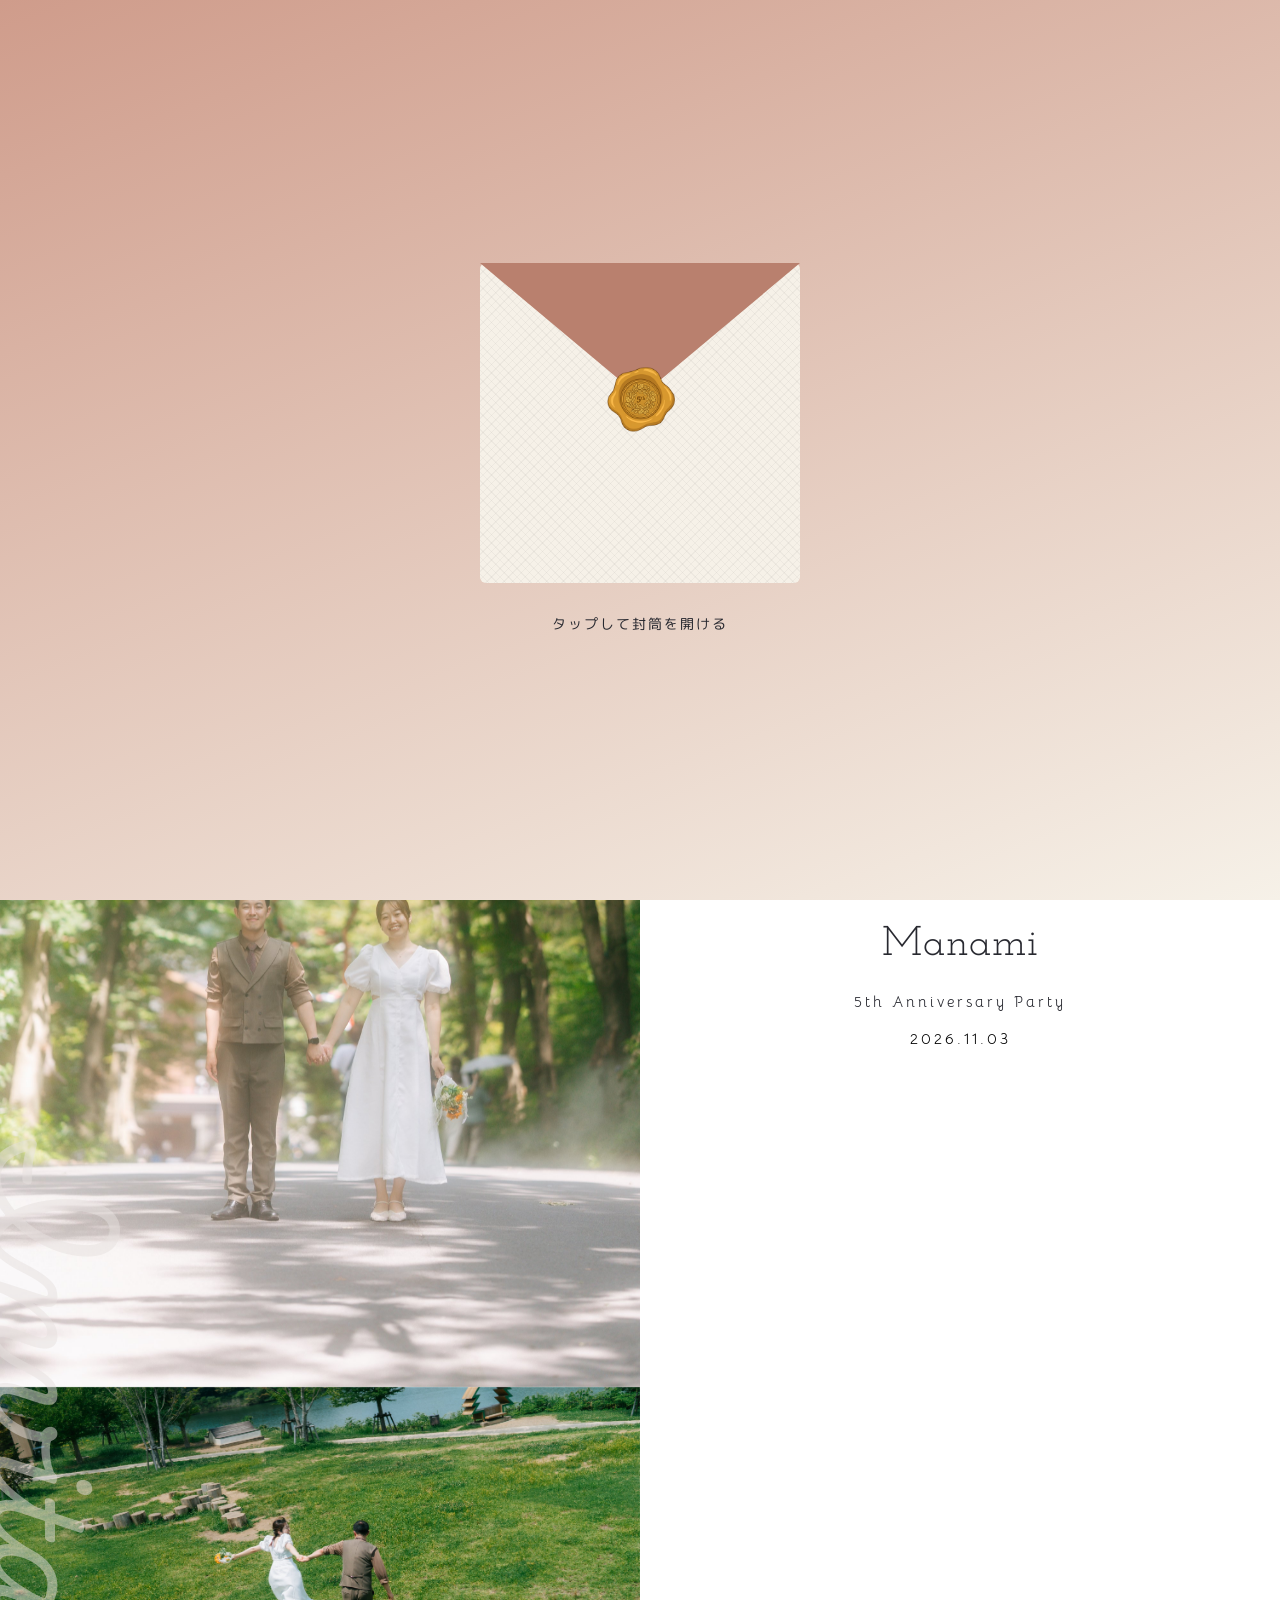
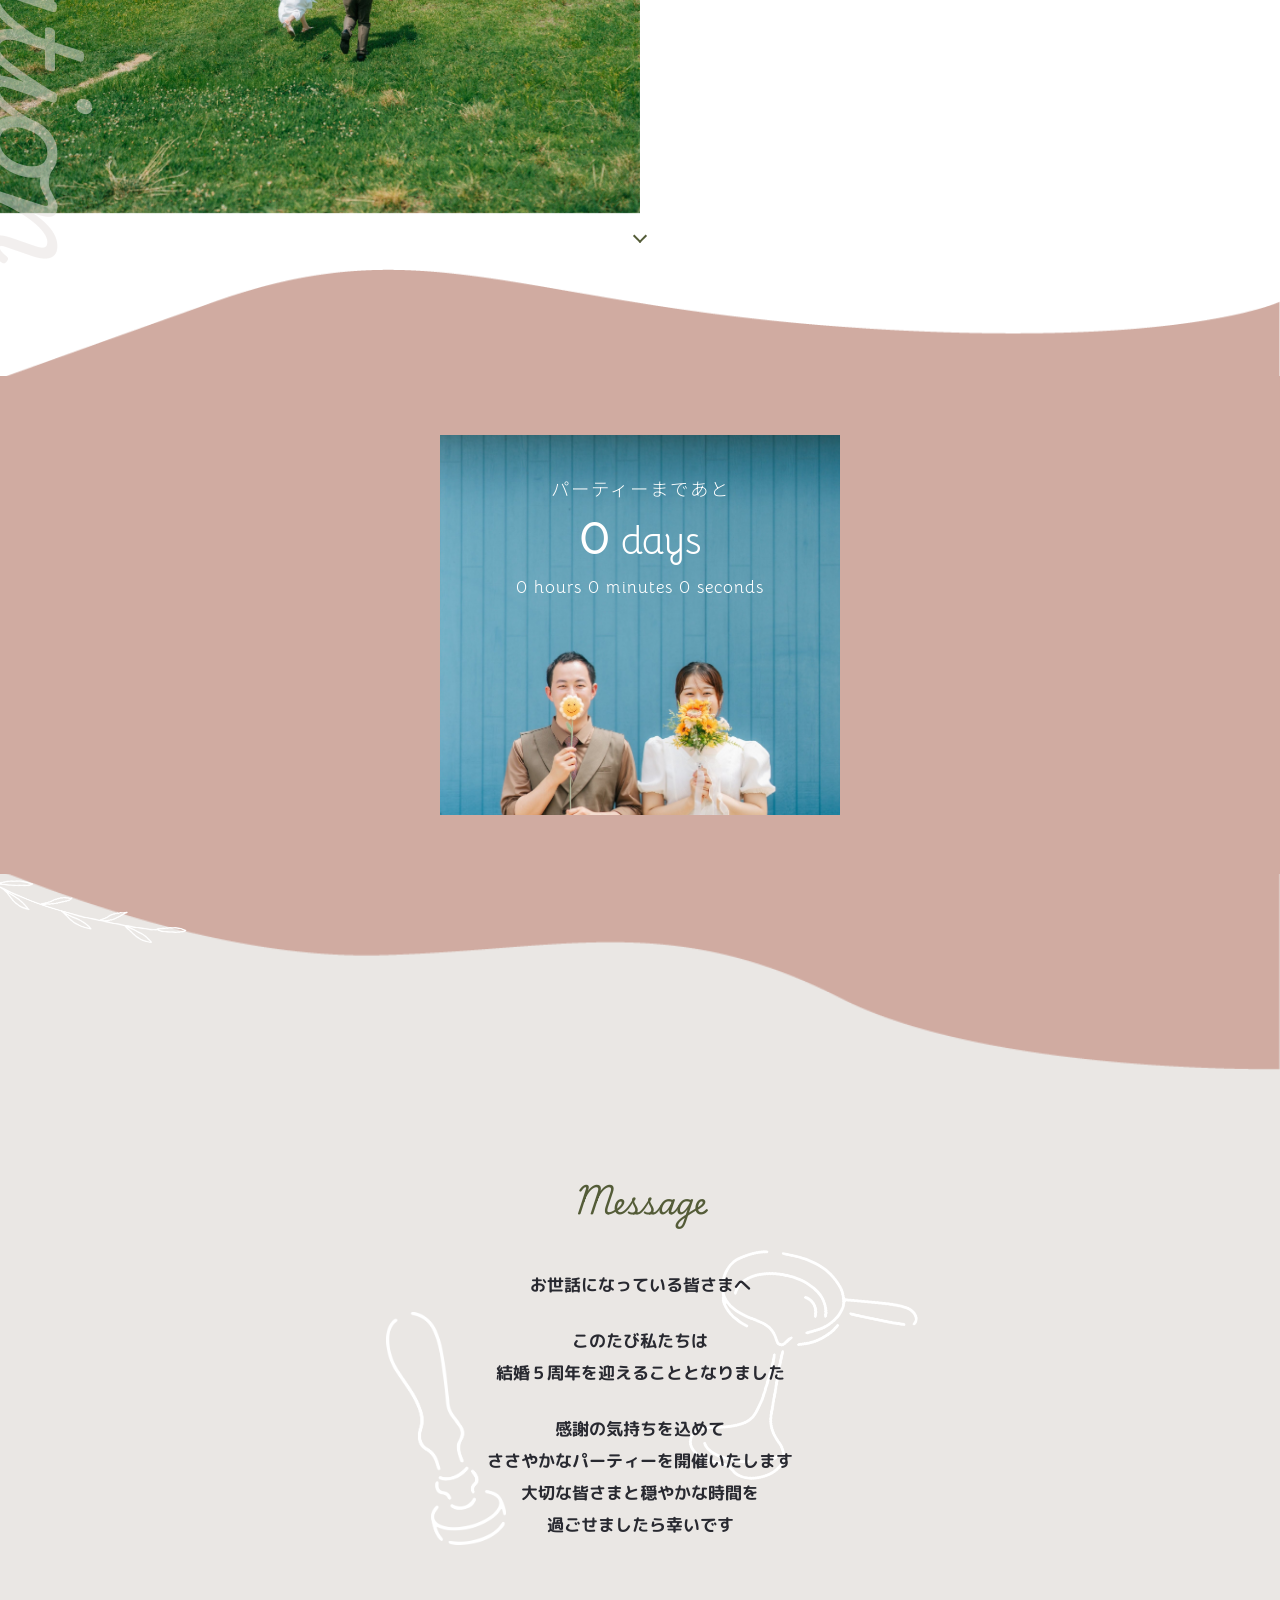
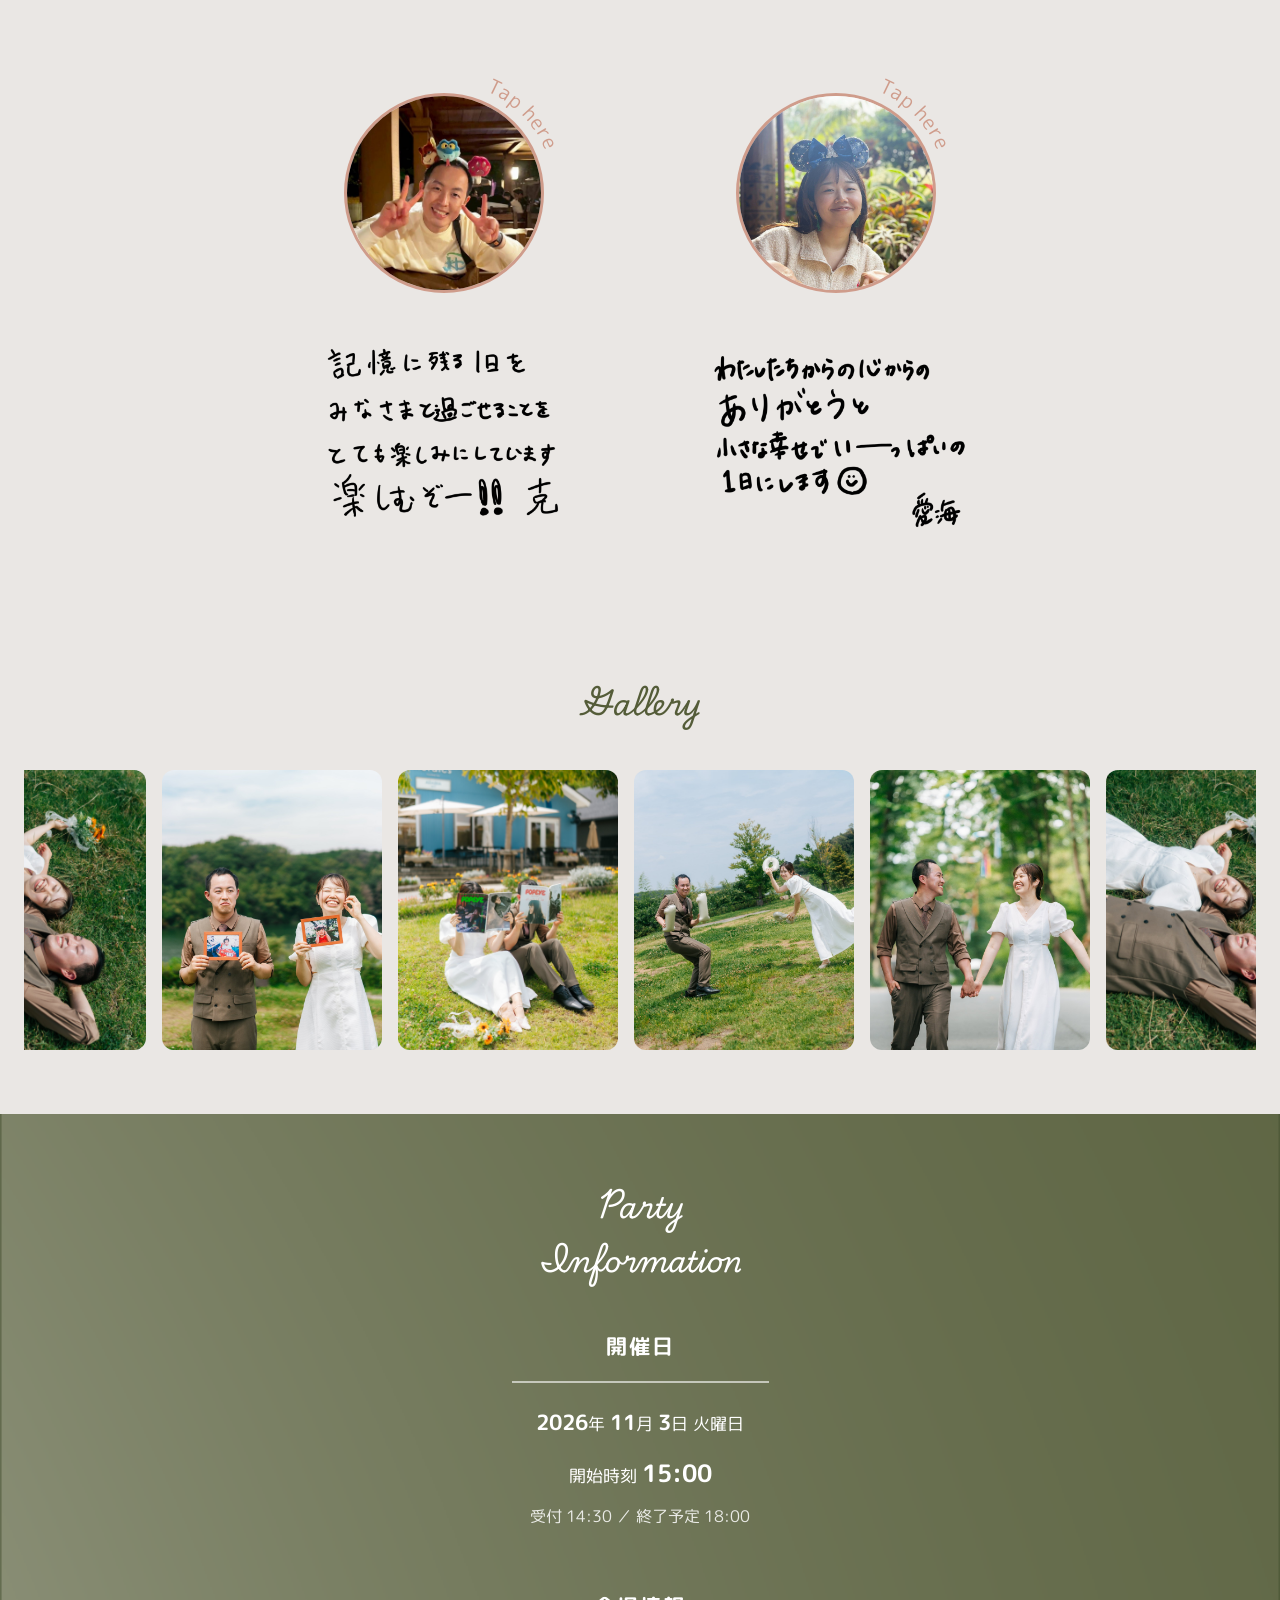
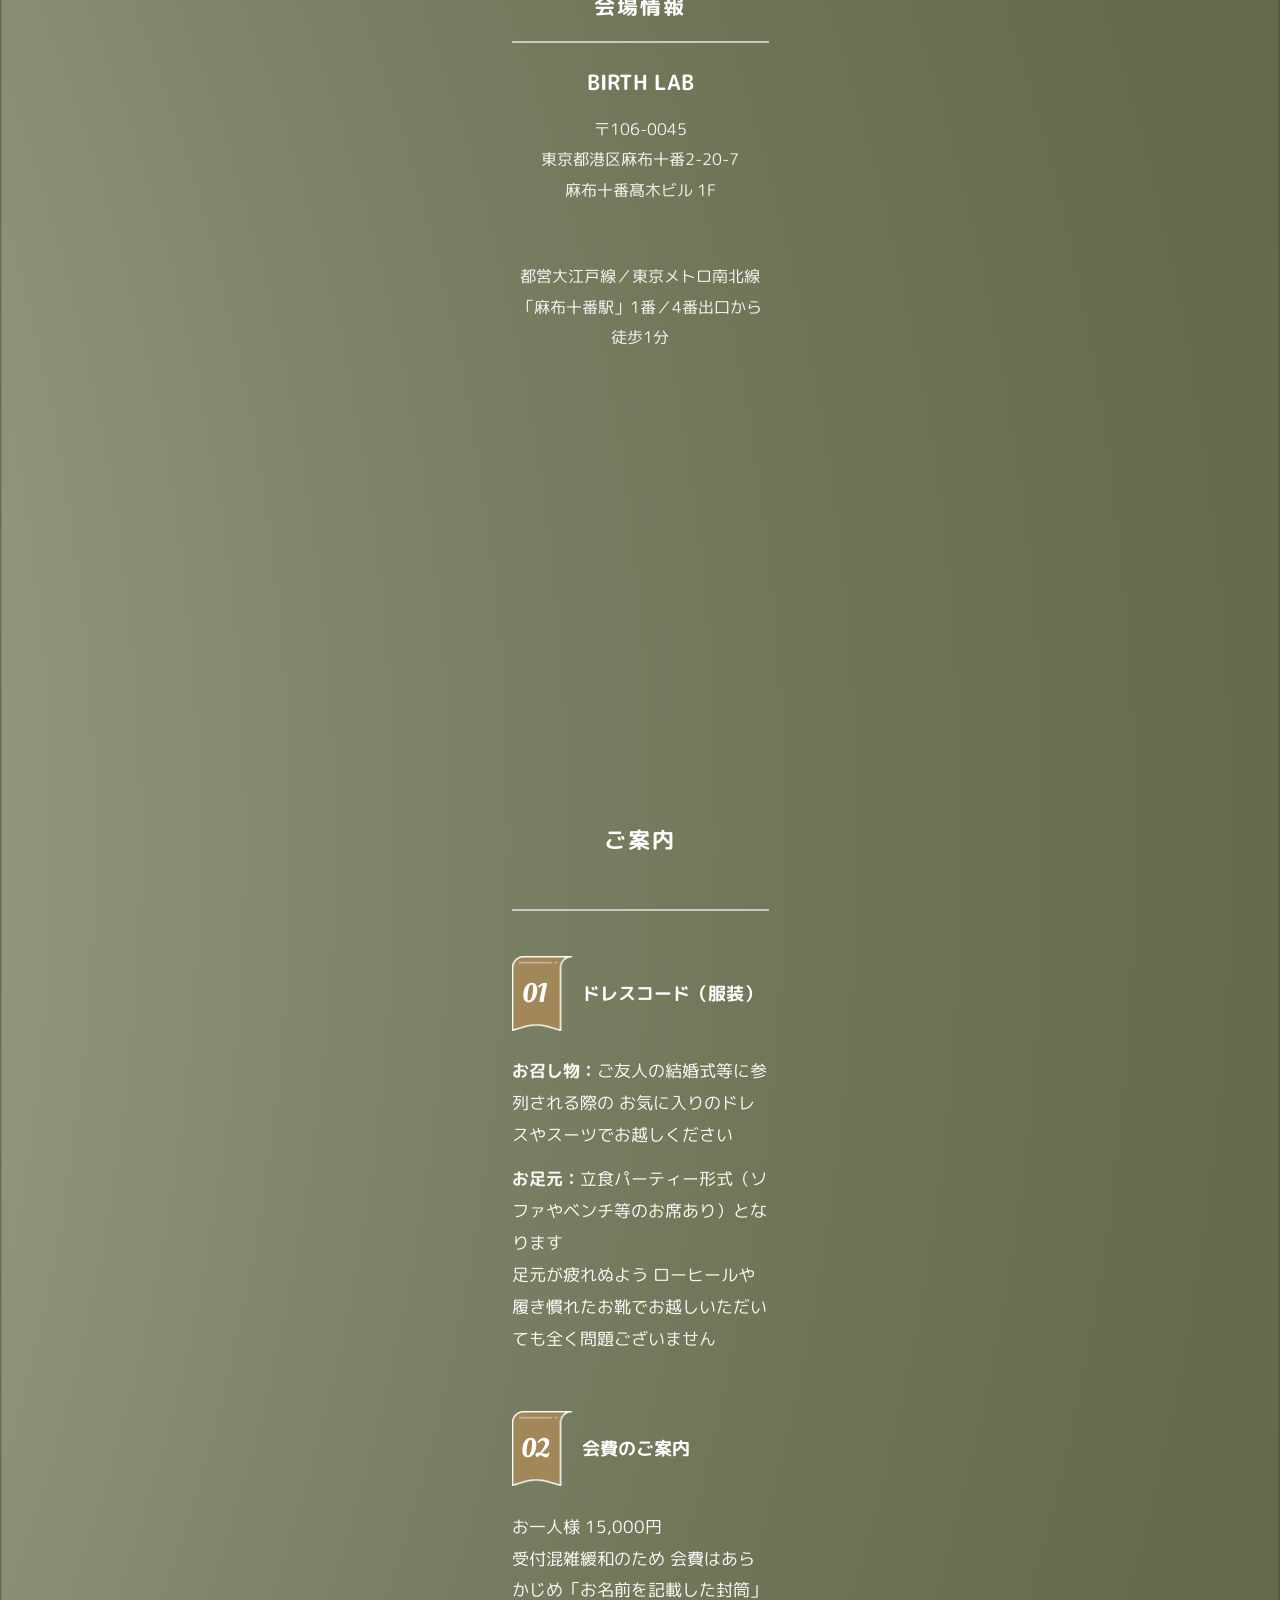
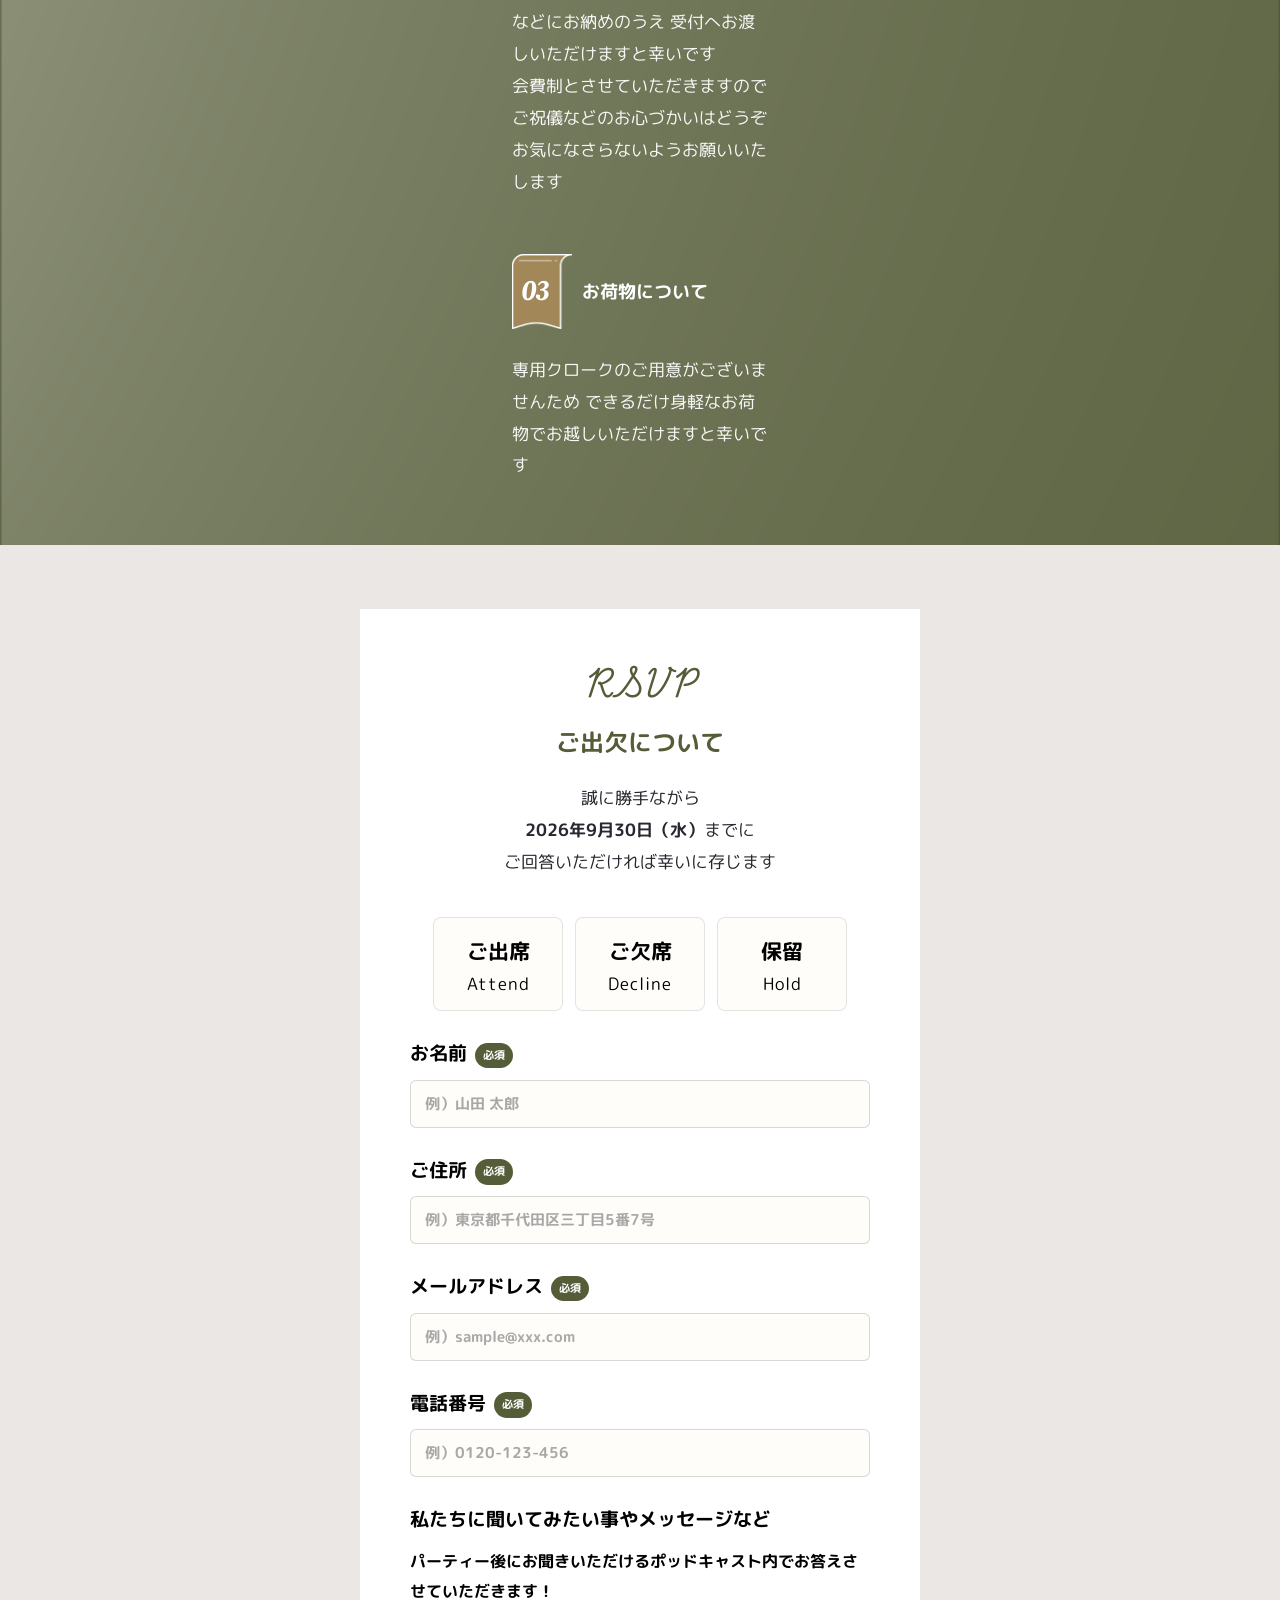
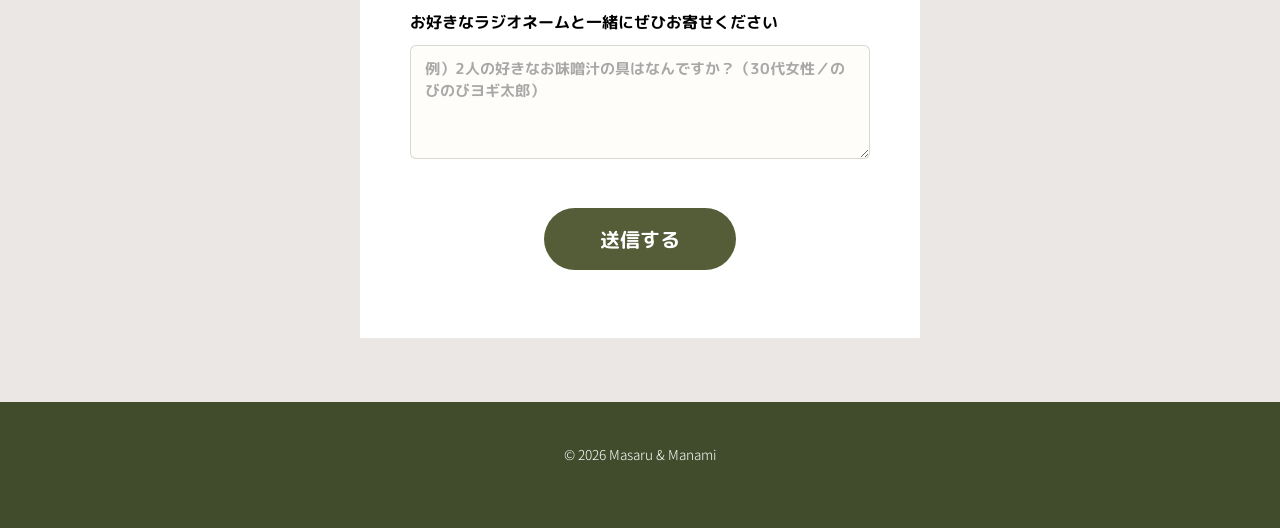
==== commit e7889da8: "Update index.html" ====
--- a/invitation/index.html
+++ b/invitation/index.html
@@ -339,7 +339,7 @@
             </div>
             <p class="guidance-text">
               お一人様 15,000円<br>
-              受付混雑緩和のため 会費はあらかじめ「お名前を記載した封筒」にお納めのうえ 受付へお渡しいただけますと幸いです<br>
+              受付混雑緩和のため 会費はあらかじめ「お名前を記載した封筒」などにお納めのうえ 受付へお渡しいただけますと幸いです<br>
               会費制とさせていただきますので ご祝儀などのお心づかいはどうぞお気になさらないようお願いいたします
             </p>
           </div>
